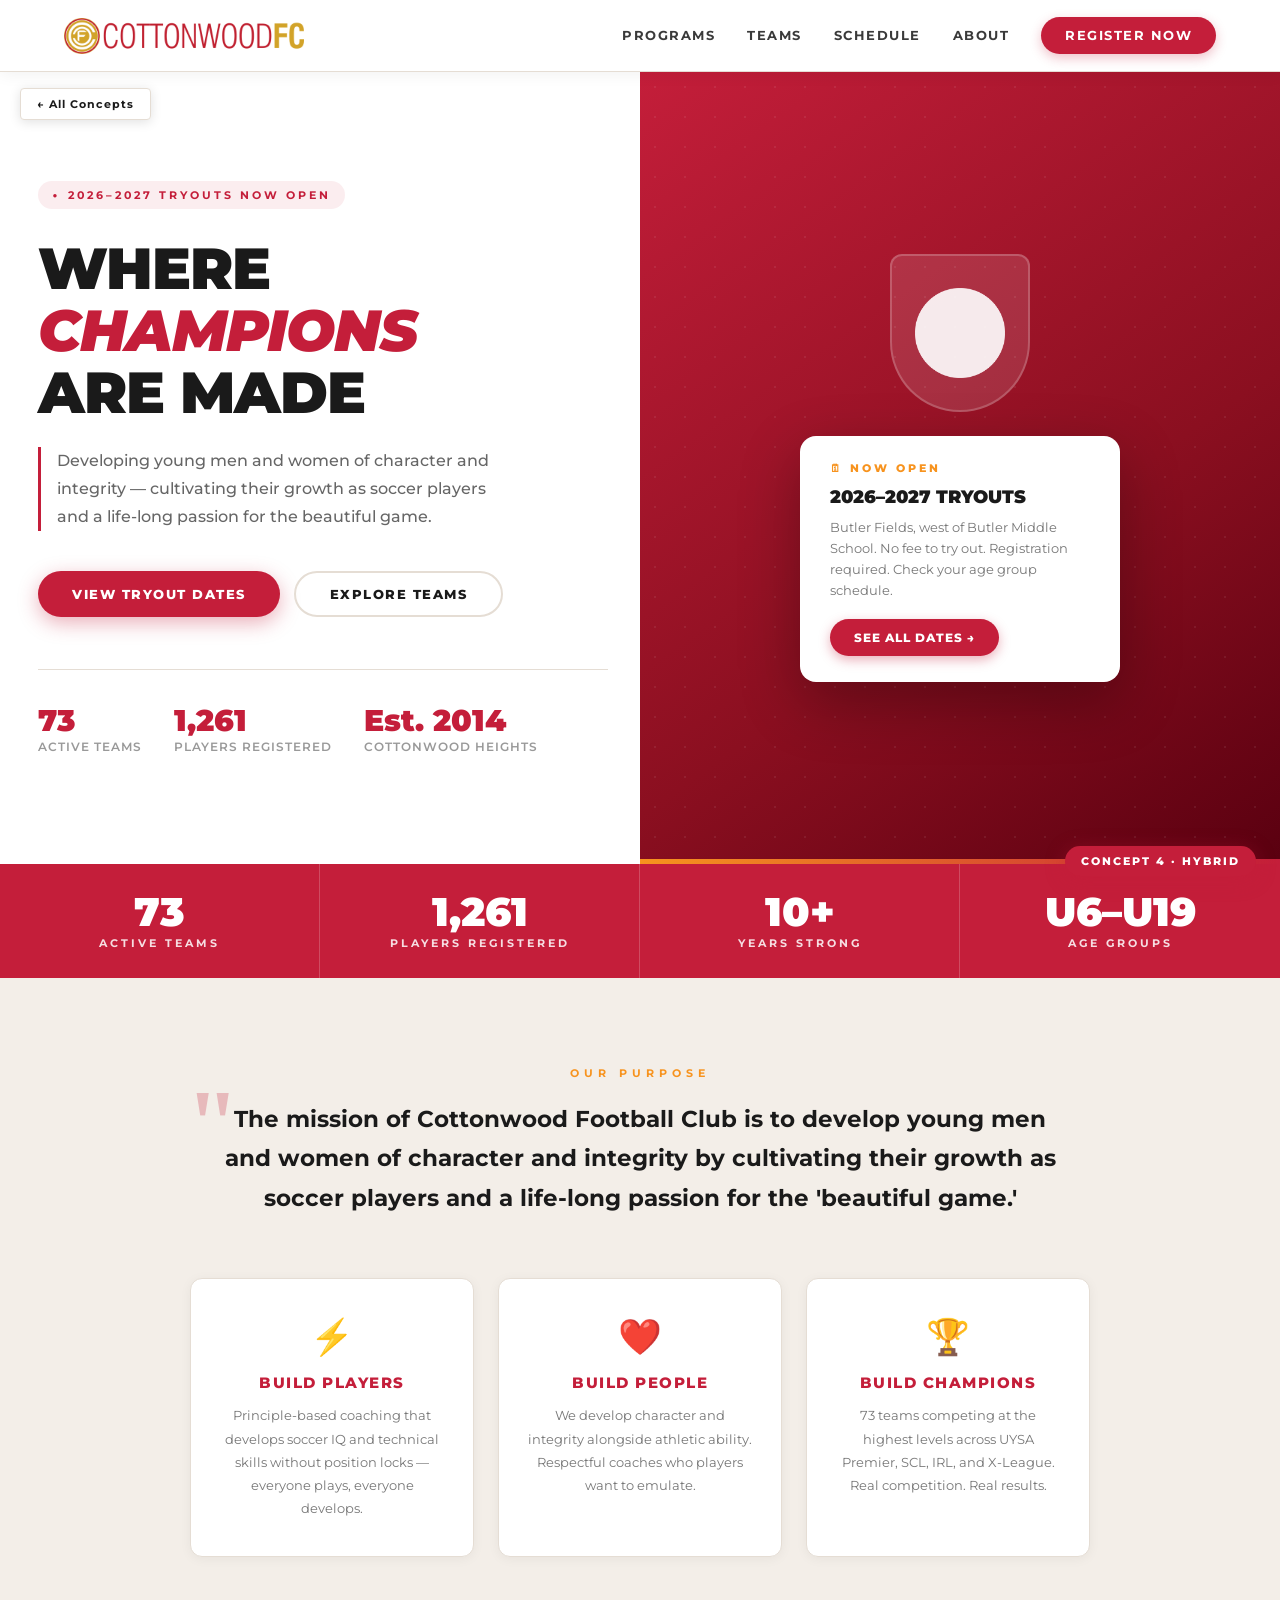
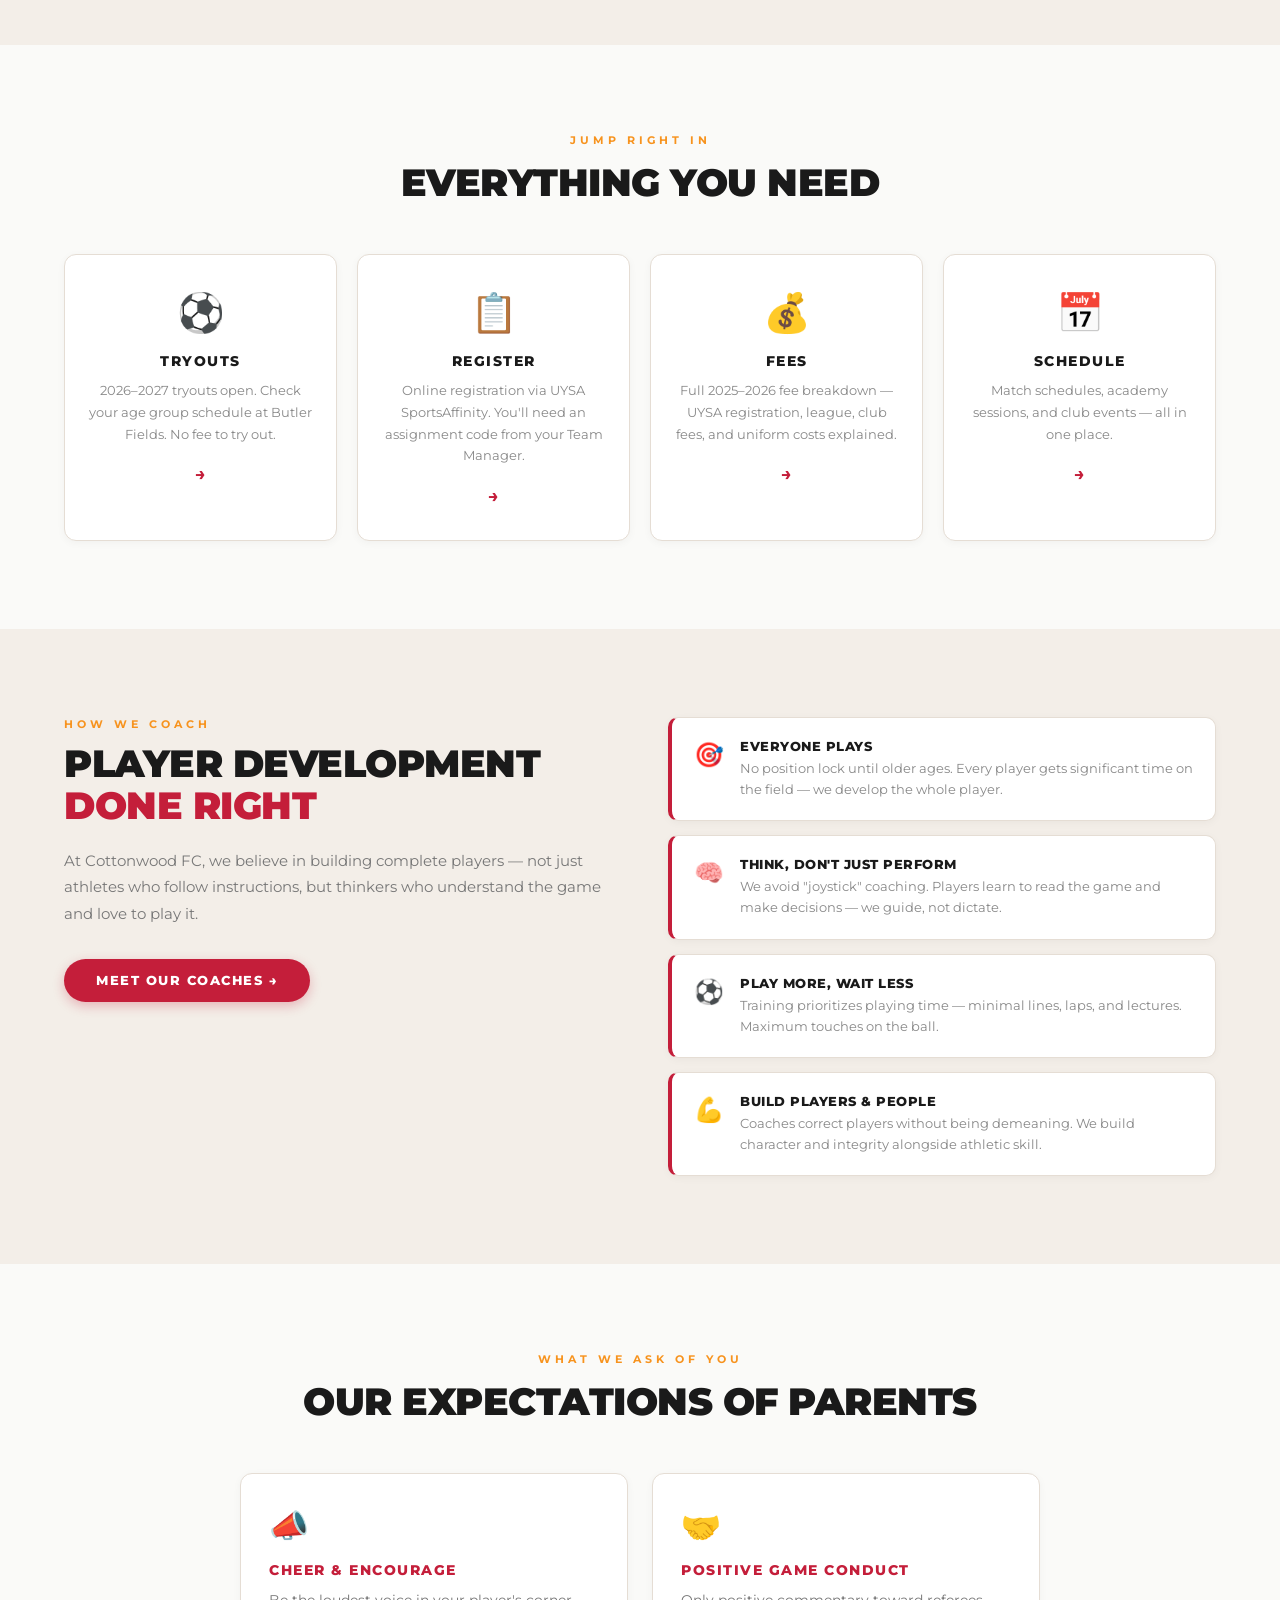
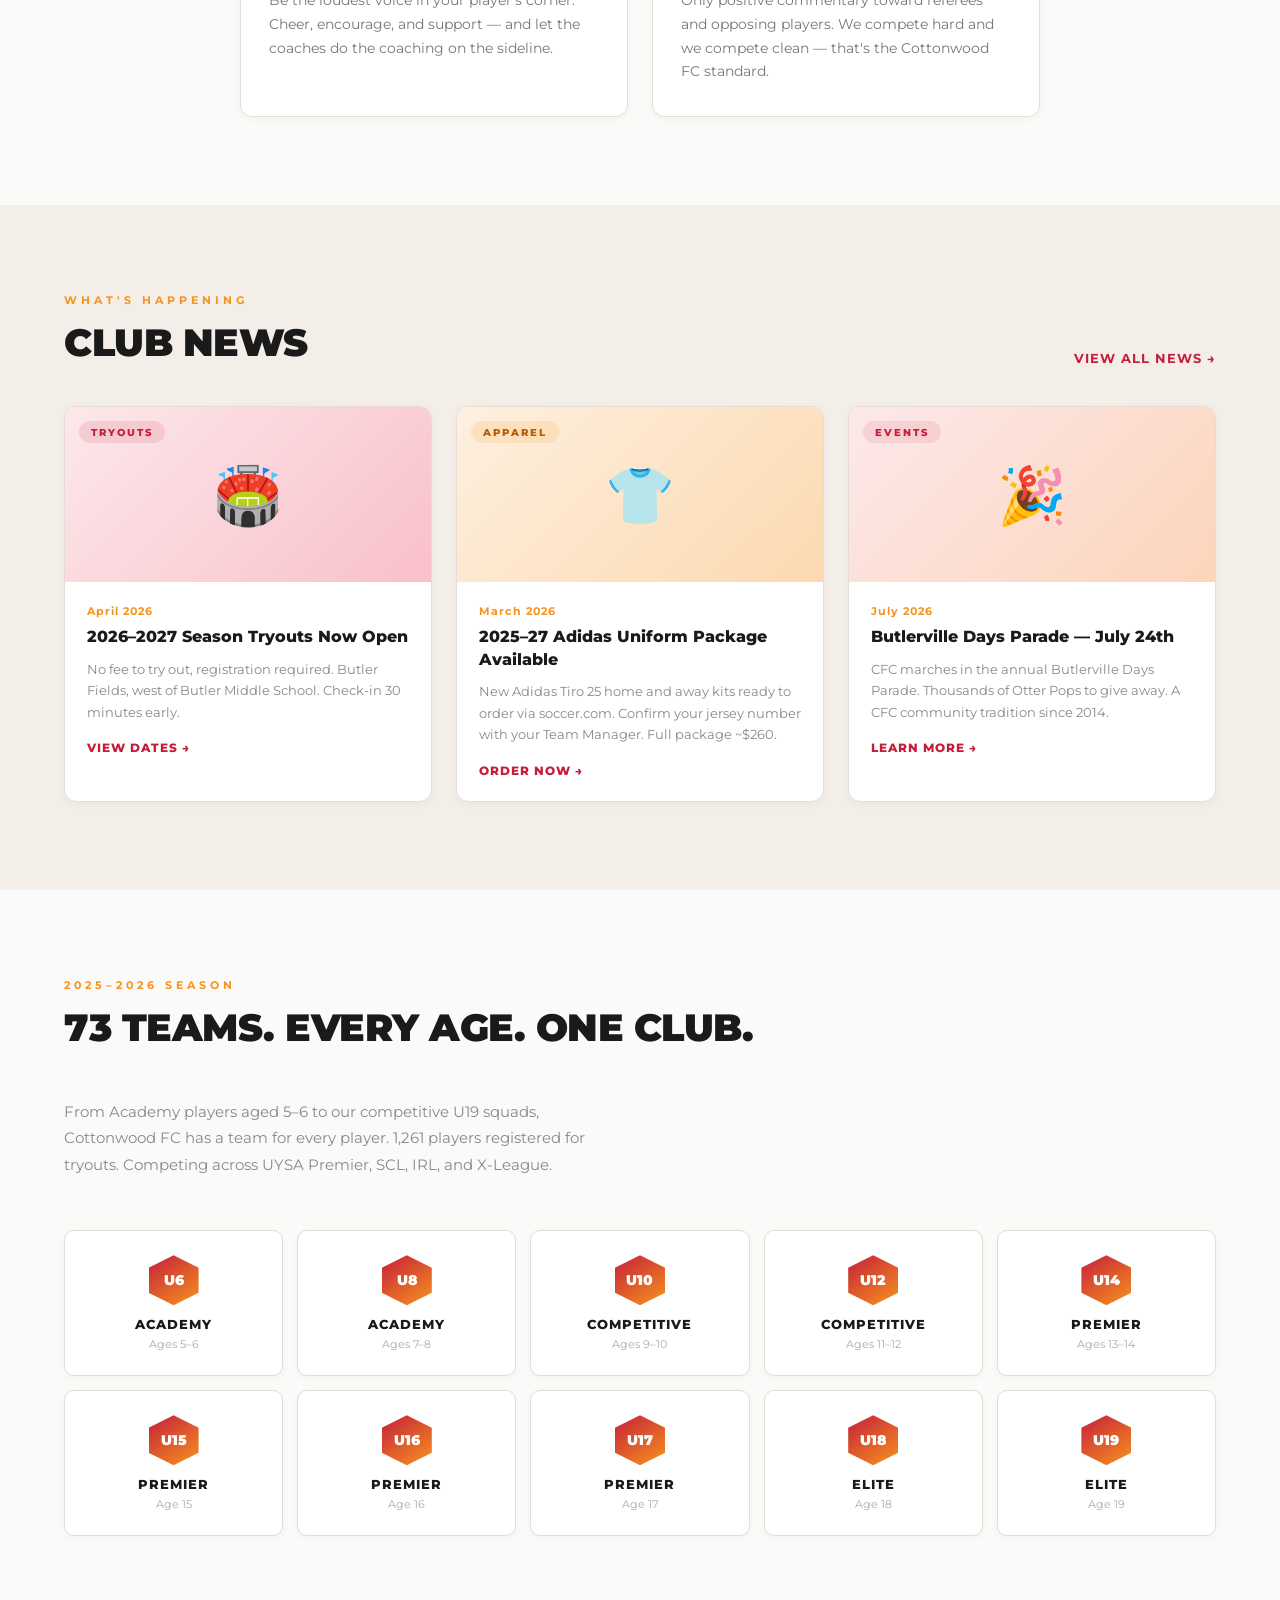
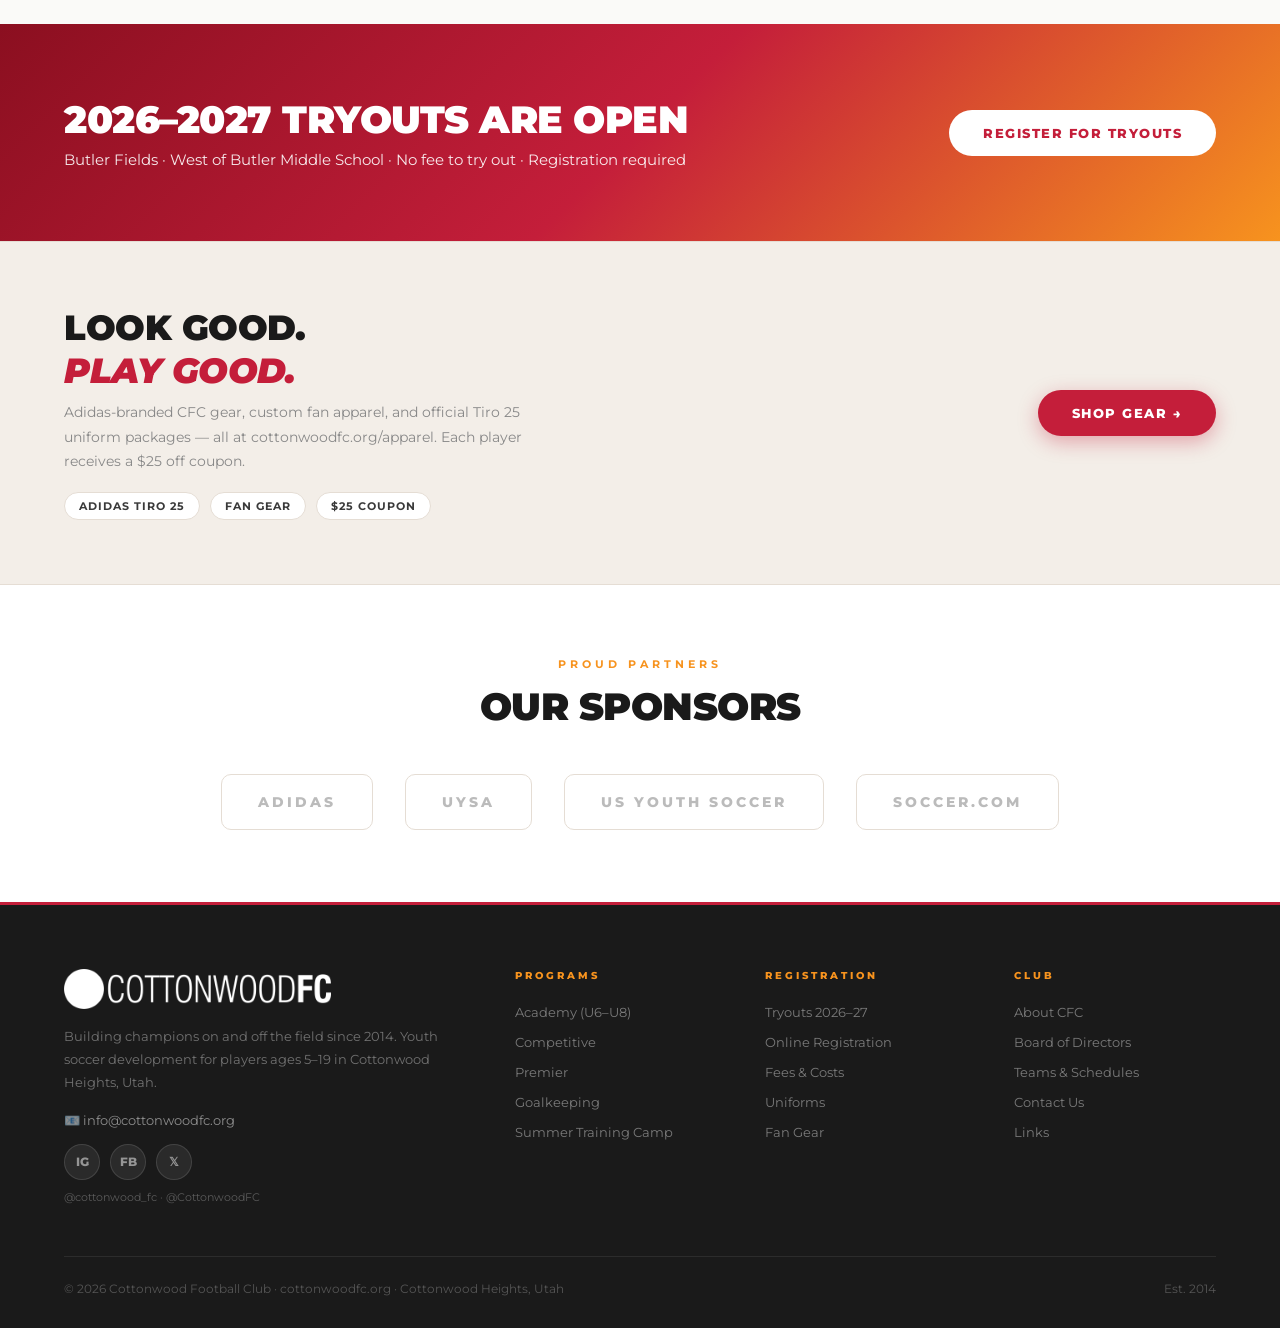
==== concept4.html @ 97bd3be5 "Add hybrid Concept 4 (Bright & Bold) and update overview page Concept 4 combines Concept 2's clean w" ====
<!DOCTYPE html>
<html lang="en">
<head>
  <meta charset="UTF-8">
  <meta name="viewport" content="width=device-width, initial-scale=1.0">
  <title>Cottonwood FC — Hybrid Concept</title>
  <link rel="preconnect" href="https://fonts.googleapis.com">
  <link href="https://fonts.googleapis.com/css2?family=Montserrat:ital,wght@0,400;0,500;0,600;0,700;0,800;0,900;1,800&display=swap" rel="stylesheet">
  <style>
    :root {
      --red: #C41E3A;
      --red-hover: #A5182F;
      --orange: #F7931E;
      --dark: #1A1A1A;
      --body: #3A3A3A;
      --warm-white: #FAFAF8;
      --light: #F3EEE8;
      --border: #E5DDD4;
      --white: #FFFFFF;
      --dim: rgba(255,255,255,0.6);
    }
    * { margin: 0; padding: 0; box-sizing: border-box; }
    html { scroll-behavior: smooth; }
    body { font-family: 'Montserrat', sans-serif; background: var(--warm-white); color: var(--body); overflow-x: hidden; }

    /* ── NAV ── */
    nav {
      position: sticky; top: 0; z-index: 200;
      background: white; border-bottom: 1px solid var(--border);
      box-shadow: 0 2px 16px rgba(0,0,0,0.06);
      display: flex; align-items: center; justify-content: space-between;
      padding: 0 5%; height: 72px;
    }
    .nav-logo { display: flex; align-items: center; text-decoration: none; }
    .nav-logo img { height: 36px; width: auto; }
    .nav-links { display: flex; align-items: center; gap: 32px; }
    .nav-links a { color: var(--body); text-decoration: none; font-size: 0.8rem; font-weight: 700; letter-spacing: 1.5px; text-transform: uppercase; transition: color 0.2s; }
    .nav-links a:hover { color: var(--red); }
    .nav-btn {
      background: var(--red) !important; color: white !important;
      padding: 11px 24px; border-radius: 28px;
      box-shadow: 0 4px 12px rgba(196,30,58,0.28);
      transition: background 0.2s !important;
    }
    .nav-btn:hover { background: var(--orange) !important; }
    .nav-hamburger { display: none; flex-direction: column; gap: 5px; cursor: pointer; }
    .nav-hamburger span { display: block; width: 24px; height: 2px; background: var(--dark); }

    /* ── HERO ── */
    .hero { display: grid; grid-template-columns: 1fr 1fr; min-height: 88vh; overflow: hidden; }

    .hero-left {
      background: white; padding: 80px 5% 80px 6%;
      display: flex; flex-direction: column; justify-content: center;
    }
    .hero-tag {
      display: inline-flex; align-items: center; gap: 8px;
      background: rgba(196,30,58,0.08); color: var(--red);
      font-size: 0.7rem; font-weight: 700; letter-spacing: 3px; text-transform: uppercase;
      padding: 7px 14px; border-radius: 20px; margin-bottom: 28px; width: fit-content;
    }
    .hero-tag::before { content: '●'; font-size: 0.5rem; }
    h1.hero-headline {
      font-size: clamp(2.4rem, 4.5vw, 4.2rem);
      font-weight: 900; line-height: 1.08; color: var(--dark);
      margin-bottom: 24px; letter-spacing: -1px; text-transform: uppercase;
    }
    h1.hero-headline em { font-style: italic; color: var(--red); }
    .hero-mission {
      font-size: 0.97rem; color: #666; line-height: 1.8;
      max-width: 460px; margin-bottom: 40px; font-weight: 500;
      border-left: 3px solid var(--red); padding-left: 16px;
    }
    .hero-actions { display: flex; gap: 14px; flex-wrap: wrap; }
    .btn-primary {
      display: inline-block; padding: 15px 34px;
      background: var(--red); color: white;
      font-size: 0.82rem; font-weight: 800; letter-spacing: 1.5px; text-transform: uppercase;
      text-decoration: none; border-radius: 28px;
      box-shadow: 0 6px 20px rgba(196,30,58,0.35);
      transition: transform 0.2s, box-shadow 0.2s, background 0.2s;
    }
    .btn-primary:hover { transform: translateY(-2px); box-shadow: 0 10px 30px rgba(196,30,58,0.45); background: var(--red-hover); }
    .btn-outline {
      display: inline-block; padding: 13px 34px;
      border: 2px solid var(--border); color: var(--dark);
      font-size: 0.82rem; font-weight: 800; letter-spacing: 1.5px; text-transform: uppercase;
      text-decoration: none; border-radius: 28px;
      transition: border-color 0.2s, background 0.2s;
    }
    .btn-outline:hover { border-color: var(--red); background: rgba(196,30,58,0.04); }
    .hero-badges { display: flex; gap: 32px; margin-top: 52px; padding-top: 36px; border-top: 1px solid var(--border); }
    .hero-badge strong { display: block; font-size: 1.9rem; font-weight: 900; color: var(--red); line-height: 1; }
    .hero-badge span { font-size: 0.72rem; color: #999; font-weight: 600; letter-spacing: 1px; text-transform: uppercase; }

    .hero-right {
      background: linear-gradient(145deg, var(--red) 0%, #8B0F20 60%, #5A0010 100%);
      position: relative; overflow: hidden;
      display: flex; flex-direction: column; justify-content: center; align-items: center; gap: 24px;
      padding: 60px 40px;
    }
    .hero-right-pattern {
      position: absolute; inset: 0;
      background-image: radial-gradient(circle, rgba(255,255,255,0.07) 1px, transparent 1px);
      background-size: 30px 30px;
    }
    .hero-shield {
      position: relative; z-index: 2;
      width: 140px; height: 158px;
      background: rgba(255,255,255,0.12); border-radius: 12px 12px 70px 70px;
      border: 2px solid rgba(255,255,255,0.2);
      display: flex; flex-direction: column; align-items: center; justify-content: center; gap: 6px;
    }
    .hero-shield img { width: 90px; height: auto; filter: brightness(0) invert(1); opacity: 0.9; }
    .hero-announcement {
      position: relative; z-index: 2;
      background: white; border-radius: 16px; padding: 26px 30px;
      max-width: 320px; width: 100%;
      box-shadow: 0 20px 60px rgba(0,0,0,0.3);
    }
    .announce-label { font-size: 0.66rem; font-weight: 800; letter-spacing: 3px; text-transform: uppercase; color: var(--orange); margin-bottom: 10px; }
    .announce-title { font-size: 1.15rem; font-weight: 900; color: var(--dark); margin-bottom: 8px; line-height: 1.3; text-transform: uppercase; }
    .announce-detail { font-size: 0.8rem; color: #777; line-height: 1.65; margin-bottom: 18px; }
    .announce-btn {
      display: inline-block; padding: 11px 24px;
      background: var(--red); color: white; font-size: 0.78rem; font-weight: 800;
      border-radius: 24px; text-decoration: none; text-transform: uppercase; letter-spacing: 1px;
      box-shadow: 0 4px 12px rgba(196,30,58,0.35);
    }
    .hero-orange-bar {
      position: absolute; bottom: 0; left: 0; right: 0; height: 5px;
      background: linear-gradient(90deg, var(--orange), var(--red));
    }

    /* ── STATS BAR ── */
    .stats-bar {
      background: var(--red);
      display: grid; grid-template-columns: repeat(4, 1fr);
    }
    .stat { padding: 28px 20px; text-align: center; border-right: 1px solid rgba(255,255,255,0.2); color: white; }
    .stat:last-child { border-right: none; }
    .stat-num { font-size: 2.5rem; font-weight: 900; line-height: 1; margin-bottom: 5px; }
    .stat-lbl { font-size: 0.67rem; font-weight: 700; letter-spacing: 3px; text-transform: uppercase; opacity: 0.85; }

    /* ── SHARED SECTION ── */
    section { padding: 88px 5%; }
    .sec-eyebrow { font-size: 0.68rem; font-weight: 700; letter-spacing: 4px; color: var(--orange); text-transform: uppercase; margin-bottom: 12px; }
    .sec-title { font-size: clamp(1.8rem, 3vw, 2.6rem); font-weight: 900; text-transform: uppercase; letter-spacing: -0.5px; margin-bottom: 48px; color: var(--dark); }
    .sec-title.centered, .sec-eyebrow.centered { text-align: center; }

    /* ── MISSION ── */
    .mission-sect { background: var(--light); }
    .mission-inner { max-width: 900px; margin: 0 auto; text-align: center; }
    .mission-eyebrow { font-size: 0.68rem; font-weight: 700; letter-spacing: 5px; color: var(--orange); text-transform: uppercase; margin-bottom: 20px; }
    .mission-quote {
      font-size: clamp(1.1rem, 2vw, 1.45rem);
      font-weight: 700; line-height: 1.7; color: var(--dark);
      margin-bottom: 60px; position: relative; padding: 0 28px;
    }
    .mission-quote::before {
      content: '"'; position: absolute; left: -4px; top: -24px;
      font-size: 6rem; color: var(--red); line-height: 1; opacity: 0.25;
      font-family: Georgia, serif;
    }
    .mission-pillars { display: grid; grid-template-columns: repeat(3, 1fr); gap: 24px; }
    .pillar {
      background: white; border: 1px solid var(--border);
      border-radius: 12px; padding: 36px 28px; text-align: center;
      box-shadow: 0 2px 12px rgba(0,0,0,0.05);
      transition: transform 0.25s, box-shadow 0.25s, border-color 0.25s;
      position: relative; overflow: hidden;
    }
    .pillar::after {
      content: ''; position: absolute; bottom: 0; left: 0; right: 0; height: 3px;
      background: linear-gradient(90deg, var(--red), var(--orange));
      transform: scaleX(0); transform-origin: left; transition: transform 0.3s;
    }
    .pillar:hover { transform: translateY(-4px); box-shadow: 0 12px 32px rgba(0,0,0,0.1); border-color: rgba(196,30,58,0.2); }
    .pillar:hover::after { transform: scaleX(1); }
    .pillar-icon { font-size: 2.2rem; margin-bottom: 16px; }
    .pillar h3 { font-size: 0.92rem; font-weight: 800; letter-spacing: 1.5px; text-transform: uppercase; margin-bottom: 12px; color: var(--red); }
    .pillar p { font-size: 0.83rem; color: #777; line-height: 1.75; }

    /* ── QUICK ACTIONS ── */
    .quick { background: var(--warm-white); }
    .actions-grid { display: grid; grid-template-columns: repeat(4, 1fr); gap: 20px; }
    .action-card {
      background: white; border: 1px solid var(--border);
      border-radius: 12px; padding: 34px 22px; text-align: center;
      text-decoration: none; color: var(--dark);
      transition: transform 0.25s, box-shadow 0.25s, border-color 0.25s;
      box-shadow: 0 2px 8px rgba(0,0,0,0.04);
      position: relative; overflow: hidden;
    }
    .action-card::after {
      content: ''; position: absolute; bottom: 0; left: 0; right: 0; height: 3px;
      background: linear-gradient(90deg, var(--red), var(--orange));
      transform: scaleX(0); transform-origin: left; transition: transform 0.3s;
    }
    .action-card:hover { transform: translateY(-5px); box-shadow: 0 12px 32px rgba(0,0,0,0.1); border-color: rgba(196,30,58,0.25); }
    .action-card:hover::after { transform: scaleX(1); }
    .action-icon { font-size: 2.4rem; margin-bottom: 16px; }
    .action-card h3 { font-size: 0.88rem; font-weight: 800; letter-spacing: 1.5px; text-transform: uppercase; margin-bottom: 10px; color: var(--dark); }
    .action-card p { font-size: 0.82rem; color: #888; line-height: 1.65; }
    .action-arrow { margin-top: 18px; color: var(--red); font-size: 1.1rem; font-weight: 700; }

    /* ── DEVELOPMENT PHILOSOPHY ── */
    .dev-sect { background: var(--light); }
    .dev-grid { display: grid; grid-template-columns: 1fr 1fr; gap: 56px; align-items: start; }
    .dev-left h2 {
      font-size: clamp(1.8rem, 3vw, 2.6rem); font-weight: 900;
      text-transform: uppercase; letter-spacing: -0.5px; margin-bottom: 20px;
      line-height: 1.1; color: var(--dark);
    }
    .dev-left h2 span { color: var(--red); }
    .dev-intro { font-size: 0.92rem; color: #777; line-height: 1.8; margin-bottom: 32px; }
    .dev-cta {
      display: inline-block; padding: 14px 32px;
      background: var(--red); color: white;
      font-size: 0.8rem; font-weight: 800; letter-spacing: 1.5px; text-transform: uppercase;
      text-decoration: none; border-radius: 28px;
      box-shadow: 0 4px 12px rgba(196,30,58,0.28);
      transition: background 0.2s;
    }
    .dev-cta:hover { background: var(--orange); }
    .dev-principles { display: flex; flex-direction: column; gap: 14px; }
    .principle {
      display: flex; align-items: flex-start; gap: 16px;
      background: white; border: 1px solid var(--border);
      border-radius: 10px; padding: 20px 22px;
      border-left: 4px solid var(--red);
      box-shadow: 0 2px 8px rgba(0,0,0,0.04);
      transition: border-left-color 0.2s, box-shadow 0.2s;
    }
    .principle:hover { border-left-color: var(--orange); box-shadow: 0 6px 20px rgba(0,0,0,0.08); }
    .principle-icon { font-size: 1.5rem; flex-shrink: 0; margin-top: 2px; }
    .principle-text strong { display: block; font-size: 0.83rem; font-weight: 800; color: var(--dark); margin-bottom: 4px; text-transform: uppercase; letter-spacing: 0.5px; }
    .principle-text p { font-size: 0.8rem; color: #888; line-height: 1.65; }

    /* ── PARENT EXPECTATIONS ── */
    .parents-sect { background: var(--warm-white); }
    .parents-inner { max-width: 800px; margin: 0 auto; }
    .parents-grid { display: grid; grid-template-columns: repeat(2, 1fr); gap: 24px; }
    .parent-card {
      background: white; border: 1px solid var(--border);
      border-radius: 12px; padding: 32px 28px;
      box-shadow: 0 2px 8px rgba(0,0,0,0.04);
      transition: transform 0.2s, box-shadow 0.2s;
    }
    .parent-card:hover { transform: translateY(-3px); box-shadow: 0 10px 28px rgba(0,0,0,0.08); }
    .parent-icon { font-size: 2rem; margin-bottom: 16px; }
    .parent-card h3 { font-size: 0.88rem; font-weight: 800; letter-spacing: 1.5px; text-transform: uppercase; color: var(--red); margin-bottom: 10px; }
    .parent-card p { font-size: 0.85rem; color: #777; line-height: 1.75; }

    /* ── NEWS ── */
    .news-sect { background: var(--light); }
    .news-header { display: flex; align-items: flex-end; justify-content: space-between; margin-bottom: 40px; }
    .view-all { font-size: 0.8rem; font-weight: 700; color: var(--red); text-decoration: none; letter-spacing: 1px; text-transform: uppercase; }
    .view-all:hover { text-decoration: underline; }
    .news-grid { display: grid; grid-template-columns: repeat(3, 1fr); gap: 24px; }
    .news-card {
      background: white; border-radius: 12px; overflow: hidden;
      border: 1px solid var(--border);
      box-shadow: 0 2px 8px rgba(0,0,0,0.04);
      transition: transform 0.2s, box-shadow 0.2s;
    }
    .news-card:hover { transform: translateY(-4px); box-shadow: 0 12px 32px rgba(0,0,0,0.1); }
    .news-thumb { height: 175px; position: relative; display: flex; align-items: center; justify-content: center; }
    .news-thumb.t1 { background: linear-gradient(135deg, #fce8eb, #f9c0c9); }
    .news-thumb.t2 { background: linear-gradient(135deg, #fef0e0, #fcd9b0); }
    .news-thumb.t3 { background: linear-gradient(135deg, #fce8eb, #fcd5ba); }
    .news-emoji { font-size: 3.5rem; }
    .news-badge {
      position: absolute; top: 14px; left: 14px;
      font-size: 0.62rem; font-weight: 800; letter-spacing: 2px; text-transform: uppercase;
      padding: 5px 12px; border-radius: 20px;
    }
    .badge-red { background: rgba(196,30,58,0.12); color: var(--red); }
    .badge-orange { background: rgba(247,147,30,0.15); color: #b85a00; }
    .badge-warm { background: rgba(196,30,58,0.1); color: var(--red); }
    .news-body { padding: 22px; }
    .news-date { font-size: 0.7rem; color: var(--orange); font-weight: 700; letter-spacing: 1px; margin-bottom: 8px; }
    .news-ttl { font-size: 1rem; font-weight: 800; line-height: 1.4; margin-bottom: 10px; color: var(--dark); }
    .news-exc { font-size: 0.82rem; color: #888; line-height: 1.65; margin-bottom: 14px; }
    .news-link { font-size: 0.75rem; font-weight: 800; color: var(--red); text-decoration: none; letter-spacing: 1px; text-transform: uppercase; }
    .news-link:hover { text-decoration: underline; }

    /* ── AGE GROUPS ── */
    .age-sect { background: var(--warm-white); }
    .age-intro { max-width: 560px; color: #888; line-height: 1.8; font-size: 0.92rem; margin-bottom: 52px; }
    .age-grid { display: grid; grid-template-columns: repeat(5, 1fr); gap: 14px; }
    .age-card {
      background: white; border: 1px solid var(--border);
      border-radius: 10px; padding: 24px 14px; text-align: center;
      text-decoration: none; color: var(--dark);
      box-shadow: 0 2px 6px rgba(0,0,0,0.04);
      transition: all 0.25s;
    }
    .age-card:hover { background: var(--red); border-color: var(--red); transform: translateY(-4px); color: white; box-shadow: 0 10px 28px rgba(196,30,58,0.3); }
    .age-hex {
      width: 50px; height: 50px;
      background: linear-gradient(145deg, var(--red), var(--orange));
      clip-path: polygon(50% 0%, 100% 25%, 100% 75%, 50% 100%, 0% 75%, 0% 25%);
      display: flex; align-items: center; justify-content: center;
      font-size: 0.85rem; font-weight: 900; color: white; margin: 0 auto 12px;
    }
    .age-name { font-size: 0.8rem; font-weight: 800; letter-spacing: 1px; text-transform: uppercase; margin-bottom: 5px; }
    .age-detail { font-size: 0.7rem; color: #aaa; }
    .age-card:hover .age-detail { color: rgba(255,255,255,0.7); }

    /* ── TRYOUTS BAND ── */
    .tryouts-band {
      background: linear-gradient(135deg, #8B0F20, var(--red), var(--orange));
      padding: 72px 5%; display: flex; align-items: center; justify-content: space-between; gap: 32px;
      color: white;
    }
    .tryouts-band h2 { font-size: clamp(1.6rem, 3vw, 2.4rem); font-weight: 900; text-transform: uppercase; letter-spacing: -0.5px; }
    .tryouts-band p { margin-top: 8px; opacity: 0.9; font-size: 0.92rem; }
    .btn-white { display: inline-block; padding: 15px 34px; background: white; color: var(--red); font-size: 0.82rem; font-weight: 800; letter-spacing: 1.5px; text-transform: uppercase; text-decoration: none; border-radius: 28px; white-space: nowrap; transition: background 0.2s, color 0.2s; }
    .btn-white:hover { background: var(--dark); color: white; }

    /* ── APPAREL ── */
    .apparel-band {
      background: var(--light);
      padding: 64px 5%; display: flex; align-items: center; justify-content: space-between; gap: 32px;
      border-top: 1px solid var(--border); border-bottom: 1px solid var(--border);
    }
    .apparel-slogan { font-size: clamp(1.4rem, 3vw, 2.2rem); font-weight: 900; text-transform: uppercase; letter-spacing: -0.5px; color: var(--dark); margin-bottom: 8px; }
    .apparel-slogan em { font-style: italic; color: var(--red); }
    .apparel-desc { font-size: 0.9rem; color: #888; line-height: 1.7; max-width: 480px; }
    .apparel-tags { display: flex; gap: 10px; margin-top: 18px; flex-wrap: wrap; }
    .apparel-tag {
      background: white; border: 1px solid var(--border);
      padding: 6px 14px; border-radius: 20px;
      font-size: 0.7rem; font-weight: 700; letter-spacing: 1px; text-transform: uppercase; color: var(--body);
    }

    /* ── SPONSORS ── */
    .sponsors-sect { background: white; text-align: center; padding: 72px 5%; }
    .sponsor-strip { display: flex; align-items: center; justify-content: center; gap: 32px; flex-wrap: wrap; margin-top: 44px; }
    .sponsor-box {
      padding: 18px 36px; border: 1.5px solid var(--border); border-radius: 10px;
      font-size: 0.9rem; font-weight: 800; letter-spacing: 3px; color: #bbb; text-transform: uppercase;
      transition: color 0.2s, border-color 0.2s;
    }
    .sponsor-box:hover { color: var(--dark); border-color: var(--dark); }

    /* ── FOOTER ── */
    footer { background: var(--dark); border-top: 3px solid var(--red); padding: 64px 5% 32px; }
    .footer-grid { display: grid; grid-template-columns: 2fr 1fr 1fr 1fr; gap: 48px; margin-bottom: 52px; }
    .f-logo img { height: 40px; width: auto; margin-bottom: 16px; display: block; filter: brightness(0) invert(1); }
    .f-desc { font-size: 0.82rem; color: rgba(255,255,255,0.38); line-height: 1.75; margin-bottom: 18px; }
    .f-contact { font-size: 0.82rem; color: rgba(255,255,255,0.5); }
    .social-row { display: flex; gap: 10px; margin-top: 16px; }
    .social-btn {
      width: 36px; height: 36px; border-radius: 50%;
      background: rgba(255,255,255,0.07); border: 1px solid rgba(255,255,255,0.12);
      display: flex; align-items: center; justify-content: center;
      text-decoration: none; color: rgba(255,255,255,0.5);
      font-size: 0.72rem; font-weight: 800;
      transition: background 0.2s, color 0.2s;
    }
    .social-btn:hover { background: var(--red); color: white; border-color: var(--red); }
    .social-handle { font-size: 0.7rem; color: rgba(255,255,255,0.28); margin-top: 10px; }
    .f-col h4 { font-size: 0.65rem; font-weight: 800; letter-spacing: 3px; text-transform: uppercase; color: var(--orange); margin-bottom: 20px; }
    .f-col ul { list-style: none; }
    .f-col ul li { margin-bottom: 11px; }
    .f-col ul li a { font-size: 0.82rem; color: rgba(255,255,255,0.42); text-decoration: none; transition: color 0.2s; }
    .f-col ul li a:hover { color: white; }
    .footer-bottom { border-top: 1px solid rgba(255,255,255,0.08); padding-top: 24px; display: flex; justify-content: space-between; align-items: center; flex-wrap: wrap; gap: 10px; }
    .footer-bottom p { font-size: 0.77rem; color: rgba(255,255,255,0.26); }

    /* ── BADGES ── */
    .concept-badge {
      position: fixed; bottom: 24px; right: 24px; z-index: 999;
      background: var(--red); color: white;
      font-size: 0.68rem; font-weight: 800; letter-spacing: 2px; text-transform: uppercase;
      padding: 8px 16px; border-radius: 20px;
      box-shadow: 0 4px 20px rgba(196,30,58,0.35);
    }
    .back-link {
      position: fixed; top: 88px; left: 20px; z-index: 999;
      background: white; color: var(--dark); font-size: 0.7rem; font-weight: 700; letter-spacing: 1px;
      padding: 8px 16px; border-radius: 4px; text-decoration: none;
      box-shadow: 0 2px 12px rgba(0,0,0,0.12); border: 1px solid var(--border);
    }
    .back-link:hover { background: var(--red); color: white; border-color: var(--red); }

    /* ── MOBILE ── */
    @media (max-width: 900px) {
      .nav-links { display: none; }
      .nav-hamburger { display: flex; }
      .hero { grid-template-columns: 1fr; }
      .hero-right { min-height: 360px; }
      .stats-bar { grid-template-columns: repeat(2, 1fr); }
      .stat { border-bottom: 1px solid rgba(255,255,255,0.2); }
      .mission-pillars { grid-template-columns: 1fr; }
      .actions-grid { grid-template-columns: repeat(2, 1fr); }
      .dev-grid { grid-template-columns: 1fr; }
      .parents-grid { grid-template-columns: 1fr; }
      .news-grid { grid-template-columns: 1fr; }
      .age-grid { grid-template-columns: repeat(3, 1fr); }
      .footer-grid { grid-template-columns: 1fr 1fr; }
      .tryouts-band, .apparel-band { flex-direction: column; text-align: center; }
    }
    @media (max-width: 480px) {
      section { padding: 60px 5%; }
      .age-grid { grid-template-columns: repeat(2, 1fr); }
      .footer-grid { grid-template-columns: 1fr; }
    }
  </style>
</head>
<body>

<a href="index.html" class="back-link">← All Concepts</a>
<div class="concept-badge">Concept 4 · Hybrid</div>

<!-- NAV -->
<nav>
  <a href="#" class="nav-logo">
    <img src="cfc-logo-long.png" alt="Cottonwood FC">
  </a>
  <div class="nav-links">
    <a href="#">Programs</a>
    <a href="#">Teams</a>
    <a href="#">Schedule</a>
    <a href="#">About</a>
    <a href="#" class="nav-btn">Register Now</a>
  </div>
  <div class="nav-hamburger"><span></span><span></span><span></span></div>
</nav>

<!-- HERO -->
<div class="hero">
  <div class="hero-left">
    <div class="hero-tag">2026–2027 Tryouts Now Open</div>
    <h1 class="hero-headline">Where <em>Champions</em><br>Are Made</h1>
    <p class="hero-mission">Developing young men and women of character and integrity — cultivating their growth as soccer players and a life-long passion for the beautiful game.</p>
    <div class="hero-actions">
      <a href="#" class="btn-primary">View Tryout Dates</a>
      <a href="#" class="btn-outline">Explore Teams</a>
    </div>
    <div class="hero-badges">
      <div class="hero-badge"><strong>73</strong><span>Active Teams</span></div>
      <div class="hero-badge"><strong>1,261</strong><span>Players Registered</span></div>
      <div class="hero-badge"><strong>Est. 2014</strong><span>Cottonwood Heights</span></div>
    </div>
  </div>
  <div class="hero-right">
    <div class="hero-right-pattern"></div>
    <div class="hero-shield">
      <img src="cfc-badge.png" alt="CFC">
    </div>
    <div class="hero-announcement">
      <div class="announce-label">🗓 Now Open</div>
      <div class="announce-title">2026–2027 Tryouts</div>
      <div class="announce-detail">Butler Fields, west of Butler Middle School. No fee to try out. Registration required. Check your age group schedule.</div>
      <a href="#" class="announce-btn">See All Dates →</a>
    </div>
    <div class="hero-orange-bar"></div>
  </div>
</div>

<!-- STATS BAR -->
<div class="stats-bar">
  <div class="stat"><div class="stat-num">73</div><div class="stat-lbl">Active Teams</div></div>
  <div class="stat"><div class="stat-num">1,261</div><div class="stat-lbl">Players Registered</div></div>
  <div class="stat"><div class="stat-num">10+</div><div class="stat-lbl">Years Strong</div></div>
  <div class="stat"><div class="stat-num">U6–U19</div><div class="stat-lbl">Age Groups</div></div>
</div>

<!-- MISSION -->
<section class="mission-sect">
  <div class="mission-inner">
    <div class="mission-eyebrow">Our Purpose</div>
    <p class="mission-quote">The mission of Cottonwood Football Club is to develop young men and women of character and integrity by cultivating their growth as soccer players and a life-long passion for the 'beautiful game.'</p>
    <div class="mission-pillars">
      <div class="pillar">
        <div class="pillar-icon">⚡</div>
        <h3>Build Players</h3>
        <p>Principle-based coaching that develops soccer IQ and technical skills without position locks — everyone plays, everyone develops.</p>
      </div>
      <div class="pillar">
        <div class="pillar-icon">❤️</div>
        <h3>Build People</h3>
        <p>We develop character and integrity alongside athletic ability. Respectful coaches who players want to emulate.</p>
      </div>
      <div class="pillar">
        <div class="pillar-icon">🏆</div>
        <h3>Build Champions</h3>
        <p>73 teams competing at the highest levels across UYSA Premier, SCL, IRL, and X-League. Real competition. Real results.</p>
      </div>
    </div>
  </div>
</section>

<!-- QUICK ACTIONS -->
<section class="quick">
  <div class="sec-eyebrow centered">Jump Right In</div>
  <div class="sec-title centered">Everything You Need</div>
  <div class="actions-grid">
    <a href="#" class="action-card">
      <div class="action-icon">⚽</div>
      <h3>Tryouts</h3>
      <p>2026–2027 tryouts open. Check your age group schedule at Butler Fields. No fee to try out.</p>
      <div class="action-arrow">→</div>
    </a>
    <a href="#" class="action-card">
      <div class="action-icon">📋</div>
      <h3>Register</h3>
      <p>Online registration via UYSA SportsAffinity. You'll need an assignment code from your Team Manager.</p>
      <div class="action-arrow">→</div>
    </a>
    <a href="#" class="action-card">
      <div class="action-icon">💰</div>
      <h3>Fees</h3>
      <p>Full 2025–2026 fee breakdown — UYSA registration, league, club fees, and uniform costs explained.</p>
      <div class="action-arrow">→</div>
    </a>
    <a href="#" class="action-card">
      <div class="action-icon">📅</div>
      <h3>Schedule</h3>
      <p>Match schedules, academy sessions, and club events — all in one place.</p>
      <div class="action-arrow">→</div>
    </a>
  </div>
</section>

<!-- DEVELOPMENT PHILOSOPHY -->
<section class="dev-sect">
  <div class="dev-grid">
    <div class="dev-left">
      <div class="sec-eyebrow">How We Coach</div>
      <h2>Player Development<br><span>Done Right</span></h2>
      <p class="dev-intro">At Cottonwood FC, we believe in building complete players — not just athletes who follow instructions, but thinkers who understand the game and love to play it.</p>
      <a href="#" class="dev-cta">Meet Our Coaches →</a>
    </div>
    <div class="dev-principles">
      <div class="principle">
        <div class="principle-icon">🎯</div>
        <div class="principle-text">
          <strong>Everyone Plays</strong>
          <p>No position lock until older ages. Every player gets significant time on the field — we develop the whole player.</p>
        </div>
      </div>
      <div class="principle">
        <div class="principle-icon">🧠</div>
        <div class="principle-text">
          <strong>Think, Don't Just Perform</strong>
          <p>We avoid "joystick" coaching. Players learn to read the game and make decisions — we guide, not dictate.</p>
        </div>
      </div>
      <div class="principle">
        <div class="principle-icon">⚽</div>
        <div class="principle-text">
          <strong>Play More, Wait Less</strong>
          <p>Training prioritizes playing time — minimal lines, laps, and lectures. Maximum touches on the ball.</p>
        </div>
      </div>
      <div class="principle">
        <div class="principle-icon">💪</div>
        <div class="principle-text">
          <strong>Build Players &amp; People</strong>
          <p>Coaches correct players without being demeaning. We build character and integrity alongside athletic skill.</p>
        </div>
      </div>
    </div>
  </div>
</section>

<!-- PARENT EXPECTATIONS -->
<section class="parents-sect">
  <div class="parents-inner">
    <div class="sec-eyebrow centered">What We Ask of You</div>
    <div class="sec-title centered">Our Expectations of Parents</div>
    <div class="parents-grid">
      <div class="parent-card">
        <div class="parent-icon">📣</div>
        <h3>Cheer &amp; Encourage</h3>
        <p>Be the loudest voice in your player's corner. Cheer, encourage, and support — and let the coaches do the coaching on the sideline.</p>
      </div>
      <div class="parent-card">
        <div class="parent-icon">🤝</div>
        <h3>Positive Game Conduct</h3>
        <p>Only positive commentary toward referees and opposing players. We compete hard and we compete clean — that's the Cottonwood FC standard.</p>
      </div>
    </div>
  </div>
</section>

<!-- NEWS -->
<section class="news-sect">
  <div class="news-header">
    <div>
      <div class="sec-eyebrow">What's Happening</div>
      <div class="sec-title" style="margin-bottom:0">Club News</div>
    </div>
    <a href="#" class="view-all">View All News →</a>
  </div>
  <div class="news-grid">
    <div class="news-card">
      <div class="news-thumb t1"><div class="news-emoji">🏟️</div><span class="news-badge badge-red">Tryouts</span></div>
      <div class="news-body">
        <div class="news-date">April 2026</div>
        <div class="news-ttl">2026–2027 Season Tryouts Now Open</div>
        <div class="news-exc">No fee to try out, registration required. Butler Fields, west of Butler Middle School. Check-in 30 minutes early.</div>
        <a href="#" class="news-link">View Dates →</a>
      </div>
    </div>
    <div class="news-card">
      <div class="news-thumb t2"><div class="news-emoji">👕</div><span class="news-badge badge-orange">Apparel</span></div>
      <div class="news-body">
        <div class="news-date">March 2026</div>
        <div class="news-ttl">2025–27 Adidas Uniform Package Available</div>
        <div class="news-exc">New Adidas Tiro 25 home and away kits ready to order via soccer.com. Confirm your jersey number with your Team Manager. Full package ~$260.</div>
        <a href="#" class="news-link">Order Now →</a>
      </div>
    </div>
    <div class="news-card">
      <div class="news-thumb t3"><div class="news-emoji">🎉</div><span class="news-badge badge-warm">Events</span></div>
      <div class="news-body">
        <div class="news-date">July 2026</div>
        <div class="news-ttl">Butlerville Days Parade — July 24th</div>
        <div class="news-exc">CFC marches in the annual Butlerville Days Parade. Thousands of Otter Pops to give away. A CFC community tradition since 2014.</div>
        <a href="#" class="news-link">Learn More →</a>
      </div>
    </div>
  </div>
</section>

<!-- AGE GROUPS -->
<section class="age-sect">
  <div class="sec-eyebrow">2025–2026 Season</div>
  <div class="sec-title">73 Teams. Every Age. One Club.</div>
  <p class="age-intro">From Academy players aged 5–6 to our competitive U19 squads, Cottonwood FC has a team for every player. 1,261 players registered for tryouts. Competing across UYSA Premier, SCL, IRL, and X-League.</p>
  <div class="age-grid">
    <a href="#" class="age-card"><div class="age-hex">U6</div><div class="age-name">Academy</div><div class="age-detail">Ages 5–6</div></a>
    <a href="#" class="age-card"><div class="age-hex">U8</div><div class="age-name">Academy</div><div class="age-detail">Ages 7–8</div></a>
    <a href="#" class="age-card"><div class="age-hex">U10</div><div class="age-name">Competitive</div><div class="age-detail">Ages 9–10</div></a>
    <a href="#" class="age-card"><div class="age-hex">U12</div><div class="age-name">Competitive</div><div class="age-detail">Ages 11–12</div></a>
    <a href="#" class="age-card"><div class="age-hex">U14</div><div class="age-name">Premier</div><div class="age-detail">Ages 13–14</div></a>
    <a href="#" class="age-card"><div class="age-hex">U15</div><div class="age-name">Premier</div><div class="age-detail">Age 15</div></a>
    <a href="#" class="age-card"><div class="age-hex">U16</div><div class="age-name">Premier</div><div class="age-detail">Age 16</div></a>
    <a href="#" class="age-card"><div class="age-hex">U17</div><div class="age-name">Premier</div><div class="age-detail">Age 17</div></a>
    <a href="#" class="age-card"><div class="age-hex">U18</div><div class="age-name">Elite</div><div class="age-detail">Age 18</div></a>
    <a href="#" class="age-card"><div class="age-hex">U19</div><div class="age-name">Elite</div><div class="age-detail">Age 19</div></a>
  </div>
</section>

<!-- TRYOUTS BAND -->
<div class="tryouts-band">
  <div>
    <h2>2026–2027 Tryouts Are Open</h2>
    <p>Butler Fields · West of Butler Middle School · No fee to try out · Registration required</p>
  </div>
  <a href="#" class="btn-white">Register for Tryouts</a>
</div>

<!-- APPAREL -->
<div class="apparel-band">
  <div>
    <div class="apparel-slogan">Look Good.<br><em>Play Good.</em></div>
    <p class="apparel-desc">Adidas-branded CFC gear, custom fan apparel, and official Tiro 25 uniform packages — all at cottonwoodfc.org/apparel. Each player receives a $25 off coupon.</p>
    <div class="apparel-tags">
      <span class="apparel-tag">Adidas Tiro 25</span>
      <span class="apparel-tag">Fan Gear</span>
      <span class="apparel-tag">$25 Coupon</span>
    </div>
  </div>
  <a href="#" class="btn-primary">Shop Gear →</a>
</div>

<!-- SPONSORS -->
<section class="sponsors-sect">
  <div class="sec-eyebrow centered">Proud Partners</div>
  <div class="sec-title centered" style="margin-bottom:0">Our Sponsors</div>
  <div class="sponsor-strip">
    <div class="sponsor-box">Adidas</div>
    <div class="sponsor-box">UYSA</div>
    <div class="sponsor-box">US Youth Soccer</div>
    <div class="sponsor-box">soccer.com</div>
  </div>
</section>

<!-- FOOTER -->
<footer>
  <div class="footer-grid">
    <div>
      <div class="f-logo"><img src="cfc-logo-long.png" alt="Cottonwood FC"></div>
      <p class="f-desc">Building champions on and off the field since 2014. Youth soccer development for players ages 5–19 in Cottonwood Heights, Utah.</p>
      <p class="f-contact">📧 info@cottonwoodfc.org</p>
      <div class="social-row">
        <a href="#" class="social-btn">IG</a>
        <a href="#" class="social-btn">FB</a>
        <a href="#" class="social-btn">𝕏</a>
      </div>
      <p class="social-handle">@cottonwood_fc · @CottonwoodFC</p>
    </div>
    <div class="f-col">
      <h4>Programs</h4>
      <ul>
        <li><a href="#">Academy (U6–U8)</a></li>
        <li><a href="#">Competitive</a></li>
        <li><a href="#">Premier</a></li>
        <li><a href="#">Goalkeeping</a></li>
        <li><a href="#">Summer Training Camp</a></li>
      </ul>
    </div>
    <div class="f-col">
      <h4>Registration</h4>
      <ul>
        <li><a href="#">Tryouts 2026–27</a></li>
        <li><a href="#">Online Registration</a></li>
        <li><a href="#">Fees &amp; Costs</a></li>
        <li><a href="#">Uniforms</a></li>
        <li><a href="#">Fan Gear</a></li>
      </ul>
    </div>
    <div class="f-col">
      <h4>Club</h4>
      <ul>
        <li><a href="#">About CFC</a></li>
        <li><a href="#">Board of Directors</a></li>
        <li><a href="#">Teams &amp; Schedules</a></li>
        <li><a href="#">Contact Us</a></li>
        <li><a href="#">Links</a></li>
      </ul>
    </div>
  </div>
  <div class="footer-bottom">
    <p>© 2026 Cottonwood Football Club · cottonwoodfc.org · Cottonwood Heights, Utah</p>
    <p>Est. 2014</p>
  </div>
</footer>

</body>
</html>
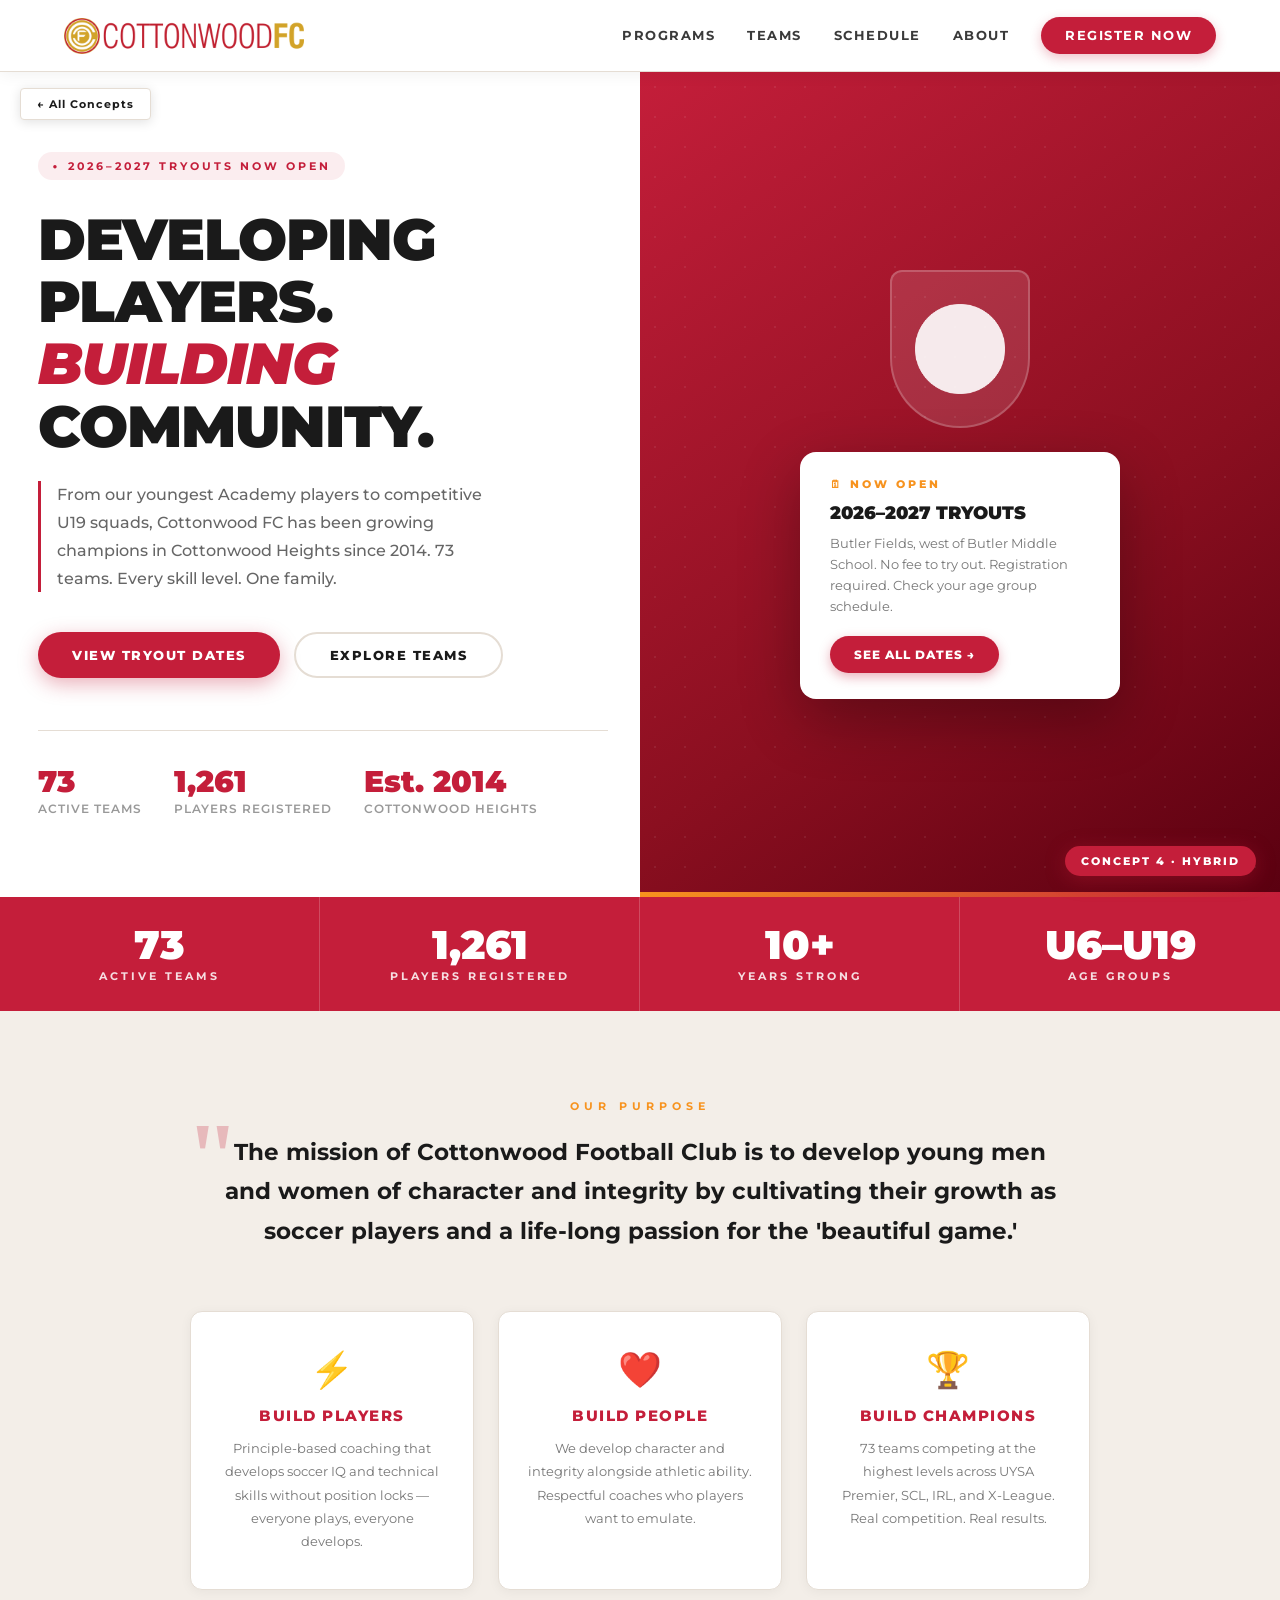
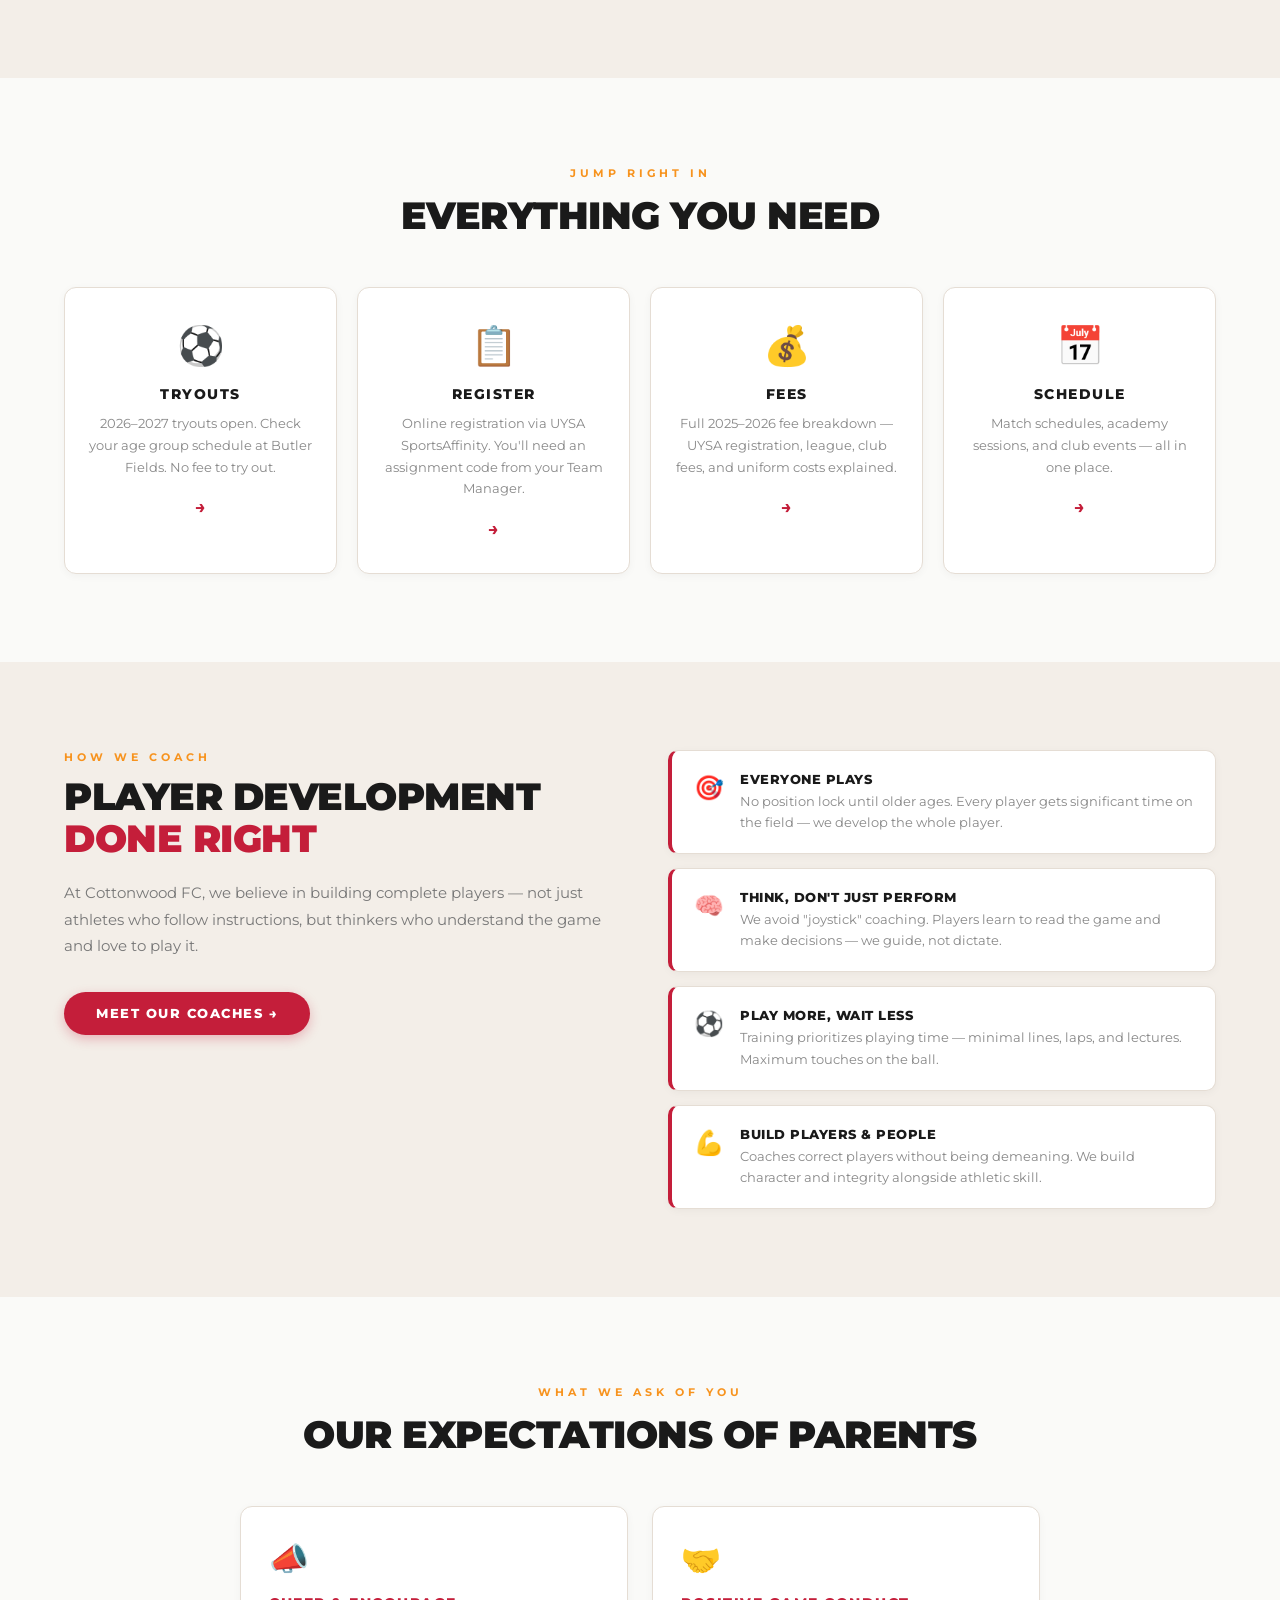
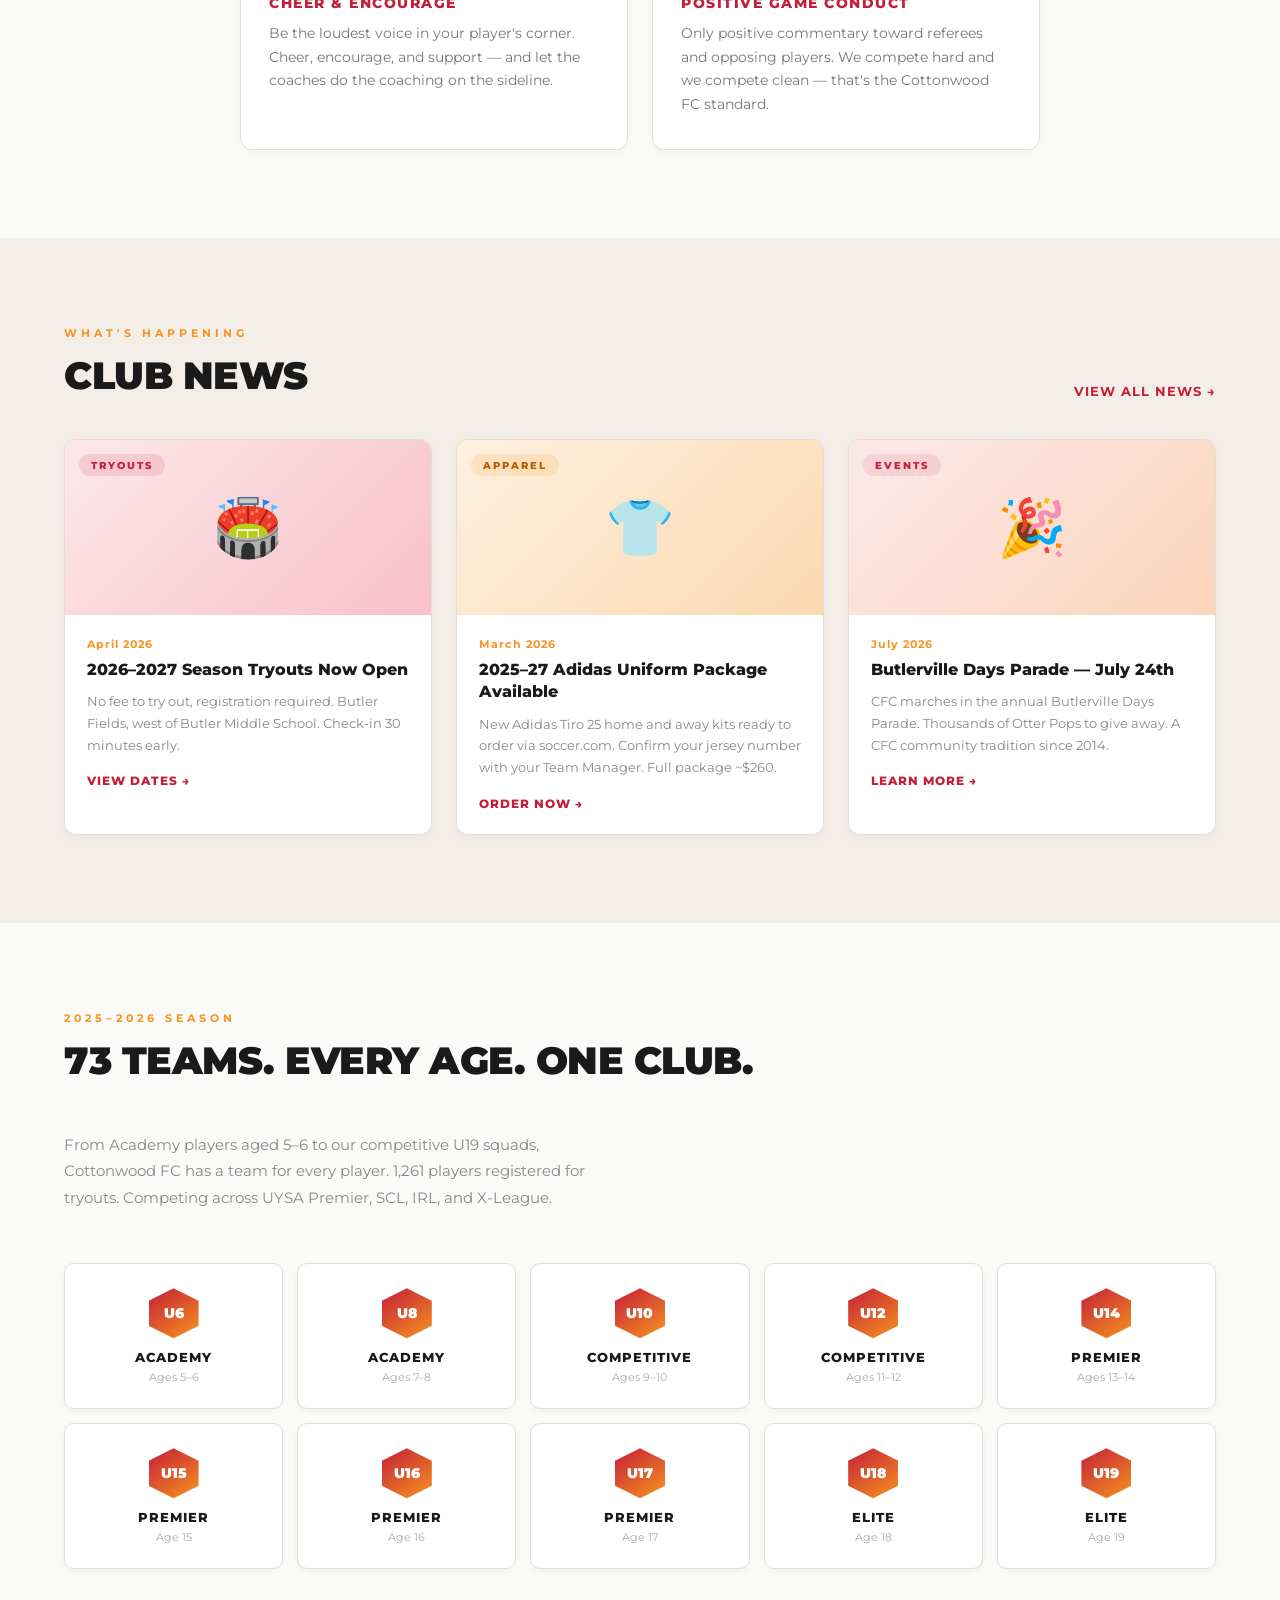
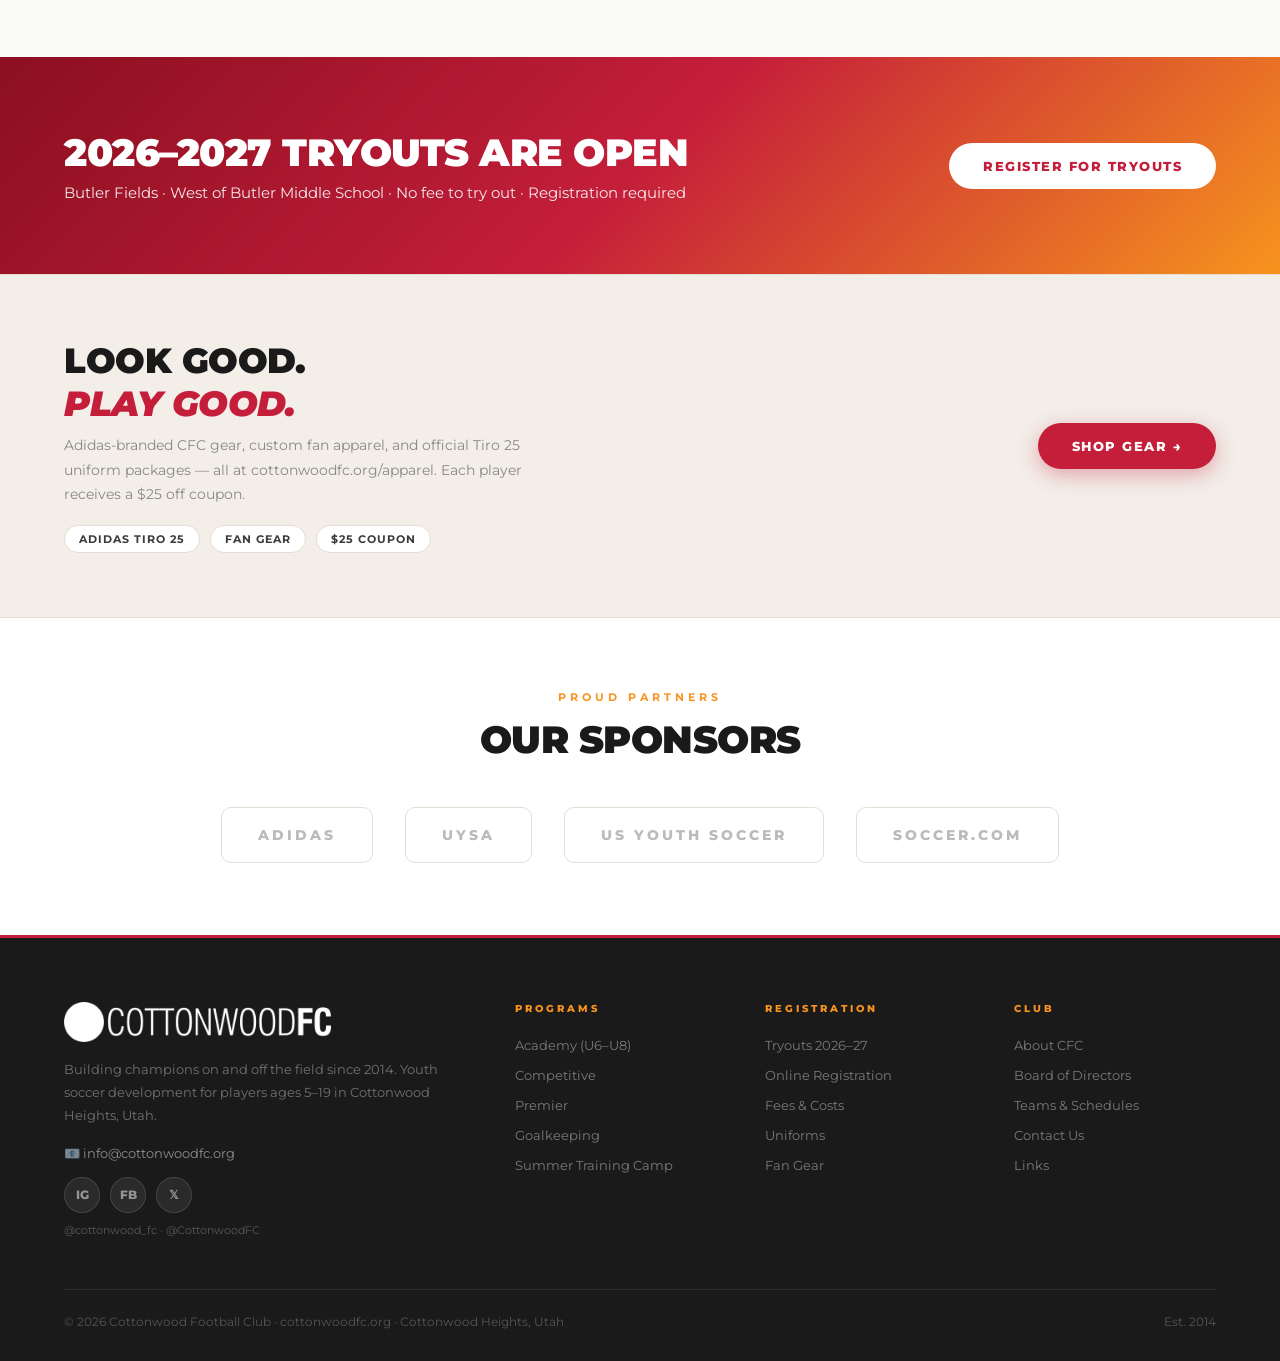
==== commit 79189d5f: "Update Concept 4 hero to 'Developing Players. Building Community.' with club community messaging" ====
--- a/concept4.html
+++ b/concept4.html
@@ -434,8 +434,8 @@
 <div class="hero">
   <div class="hero-left">
     <div class="hero-tag">2026–2027 Tryouts Now Open</div>
-    <h1 class="hero-headline">Where <em>Champions</em><br>Are Made</h1>
-    <p class="hero-mission">Developing young men and women of character and integrity — cultivating their growth as soccer players and a life-long passion for the beautiful game.</p>
+    <h1 class="hero-headline">Developing Players.<br><em>Building</em><br>Community.</h1>
+    <p class="hero-mission">From our youngest Academy players to competitive U19 squads, Cottonwood FC has been growing champions in Cottonwood Heights since 2014. 73 teams. Every skill level. One family.</p>
     <div class="hero-actions">
       <a href="#" class="btn-primary">View Tryout Dates</a>
       <a href="#" class="btn-outline">Explore Teams</a>
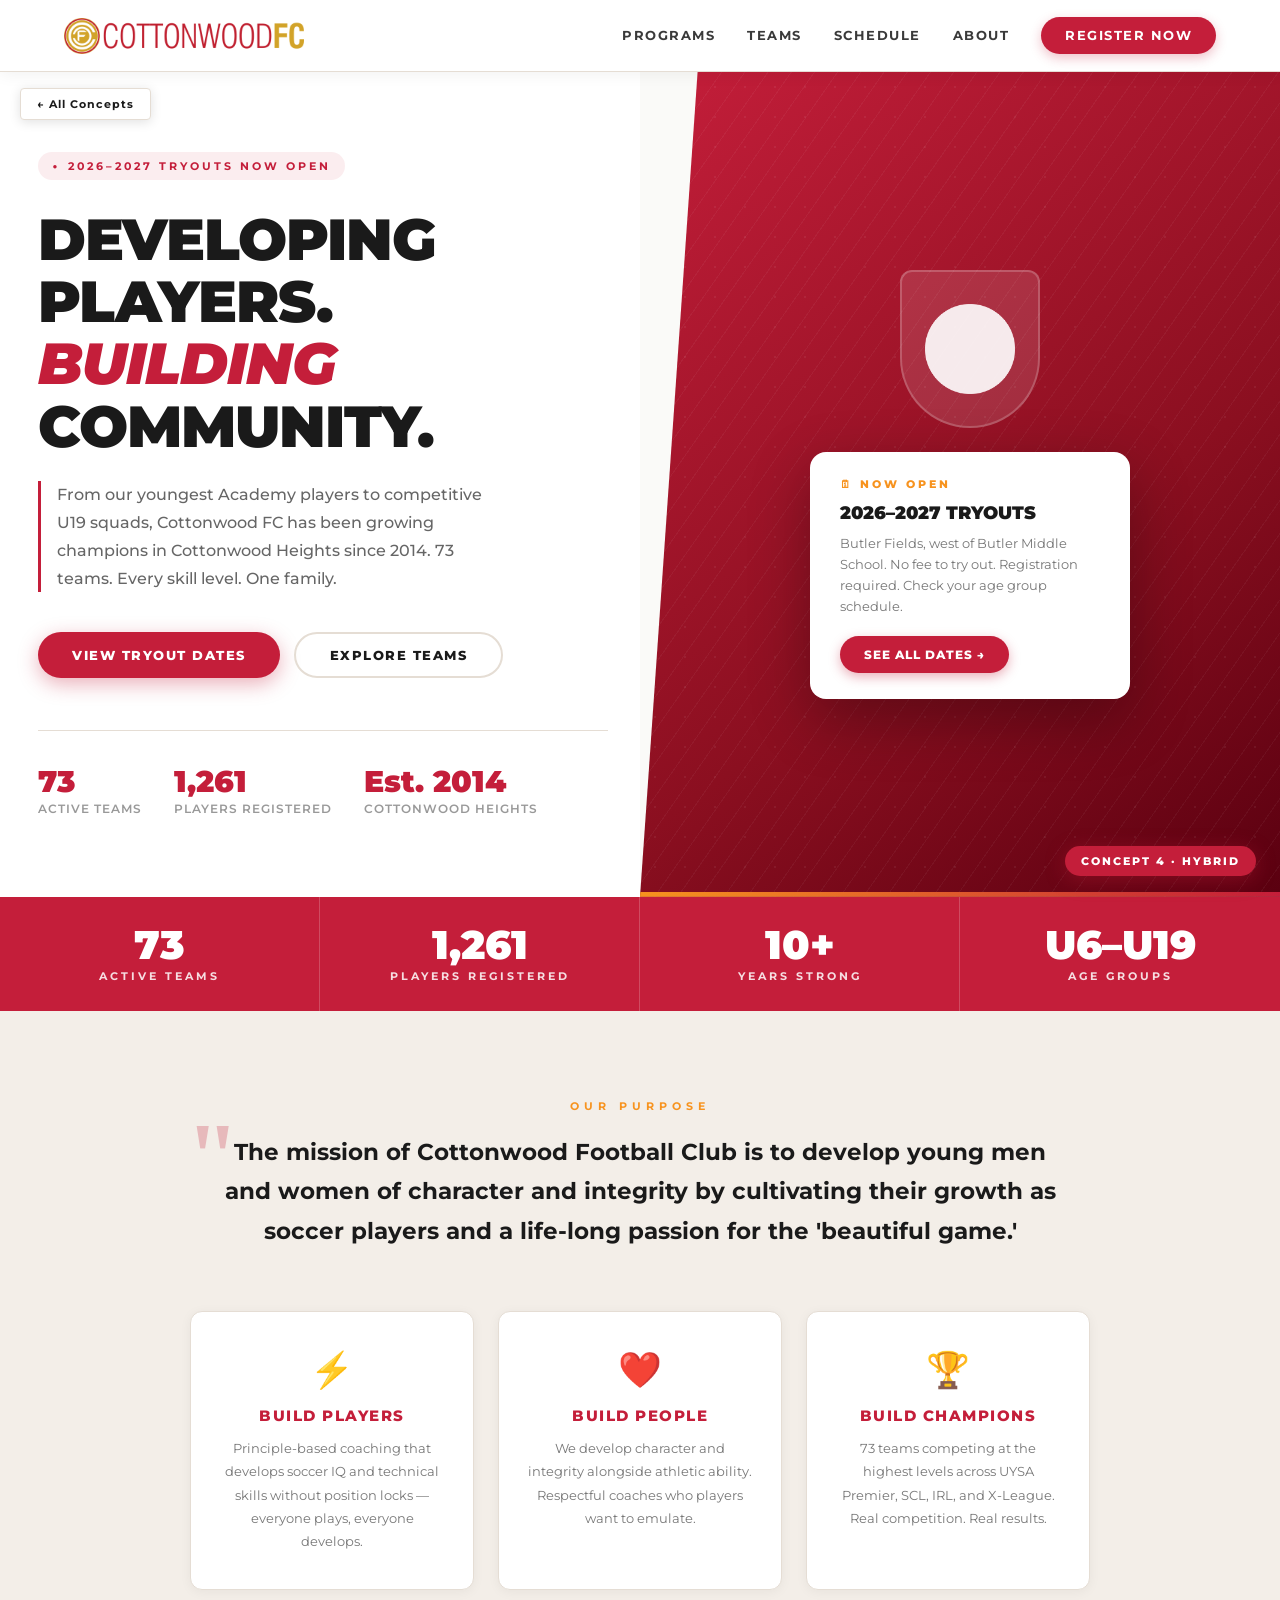
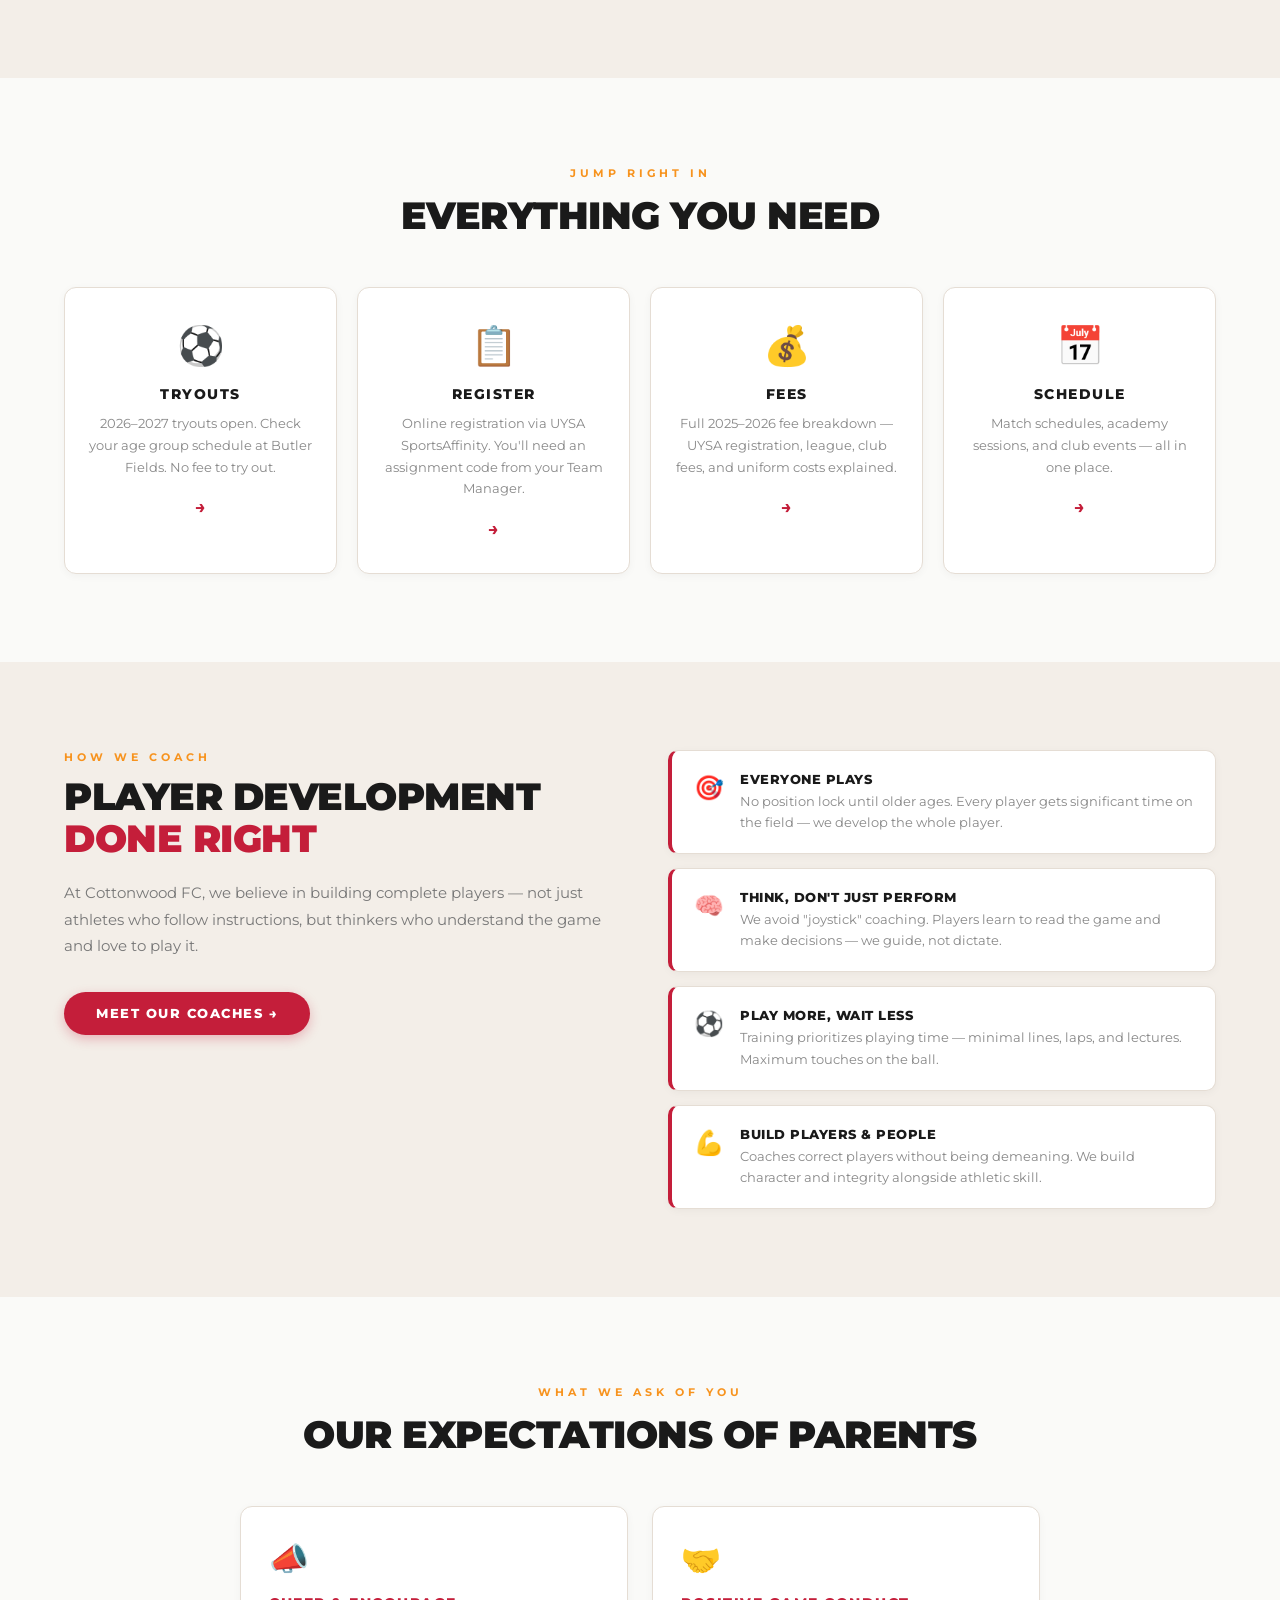
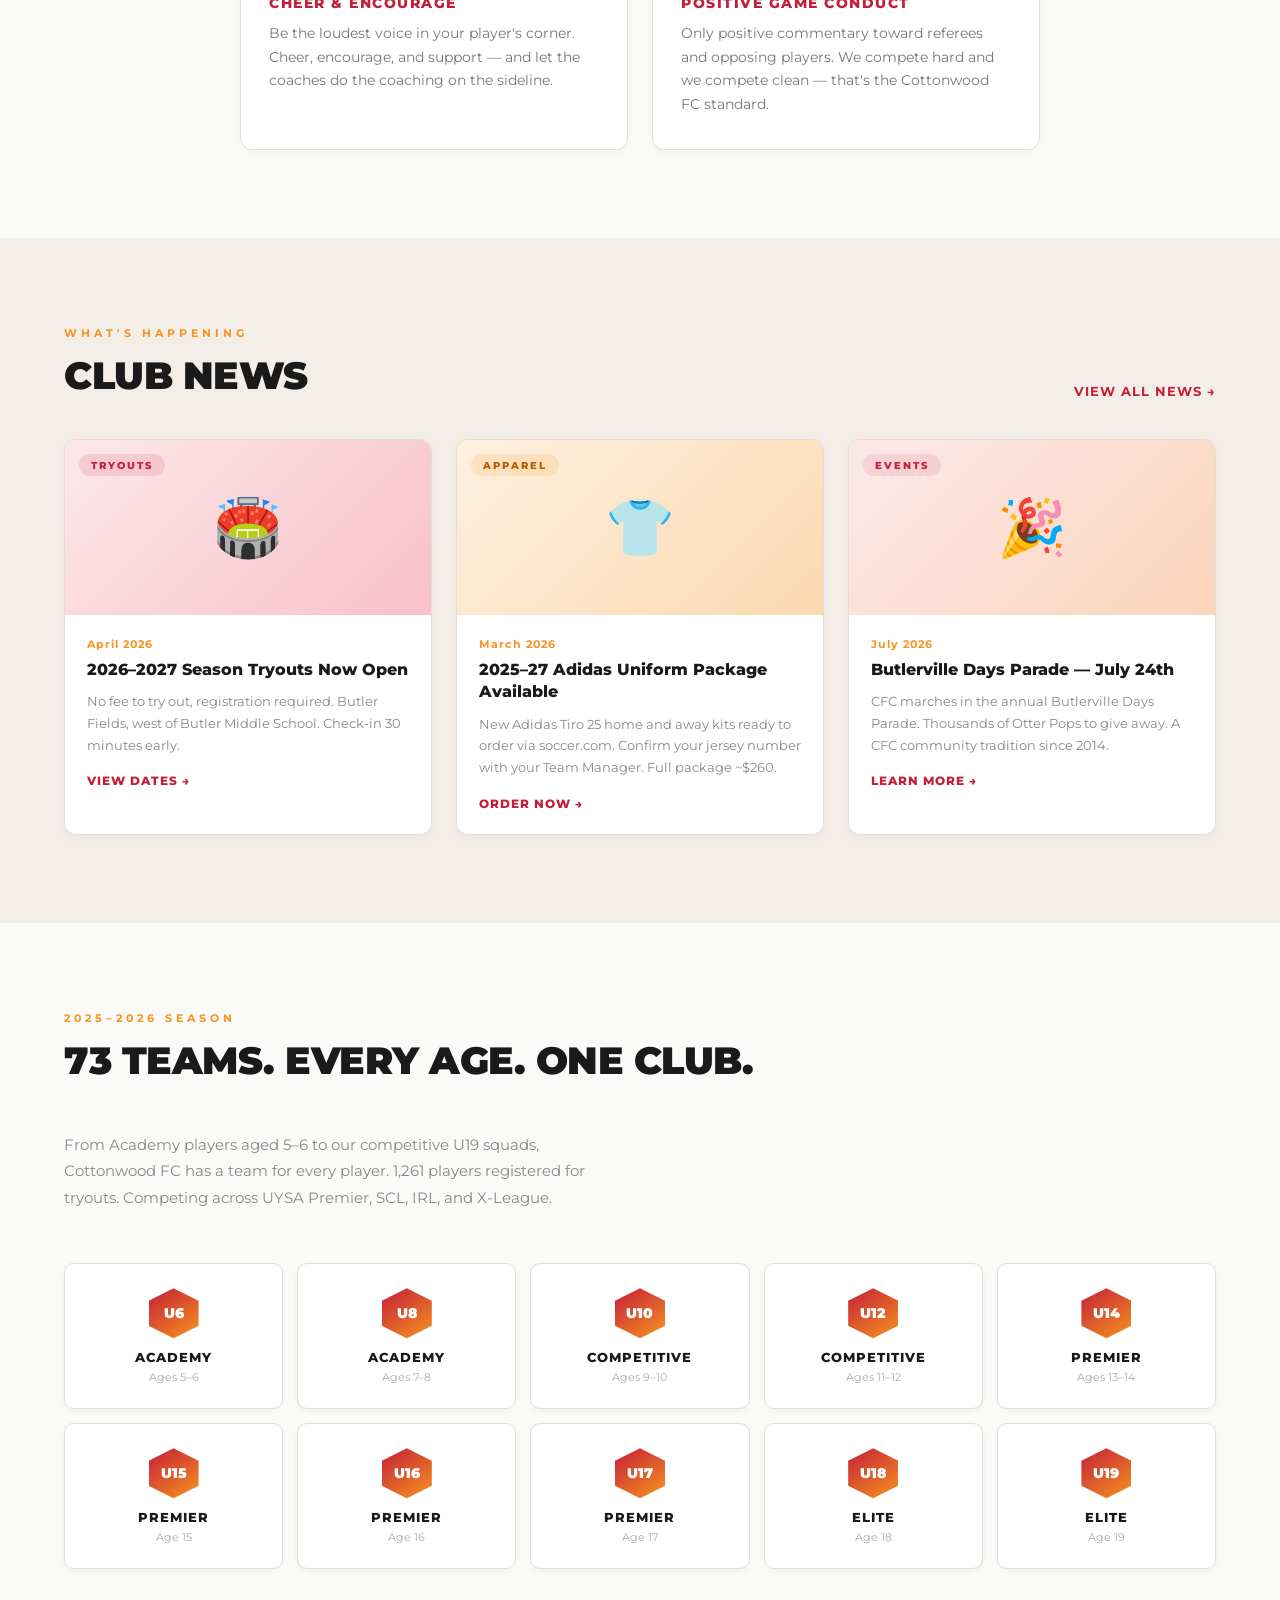
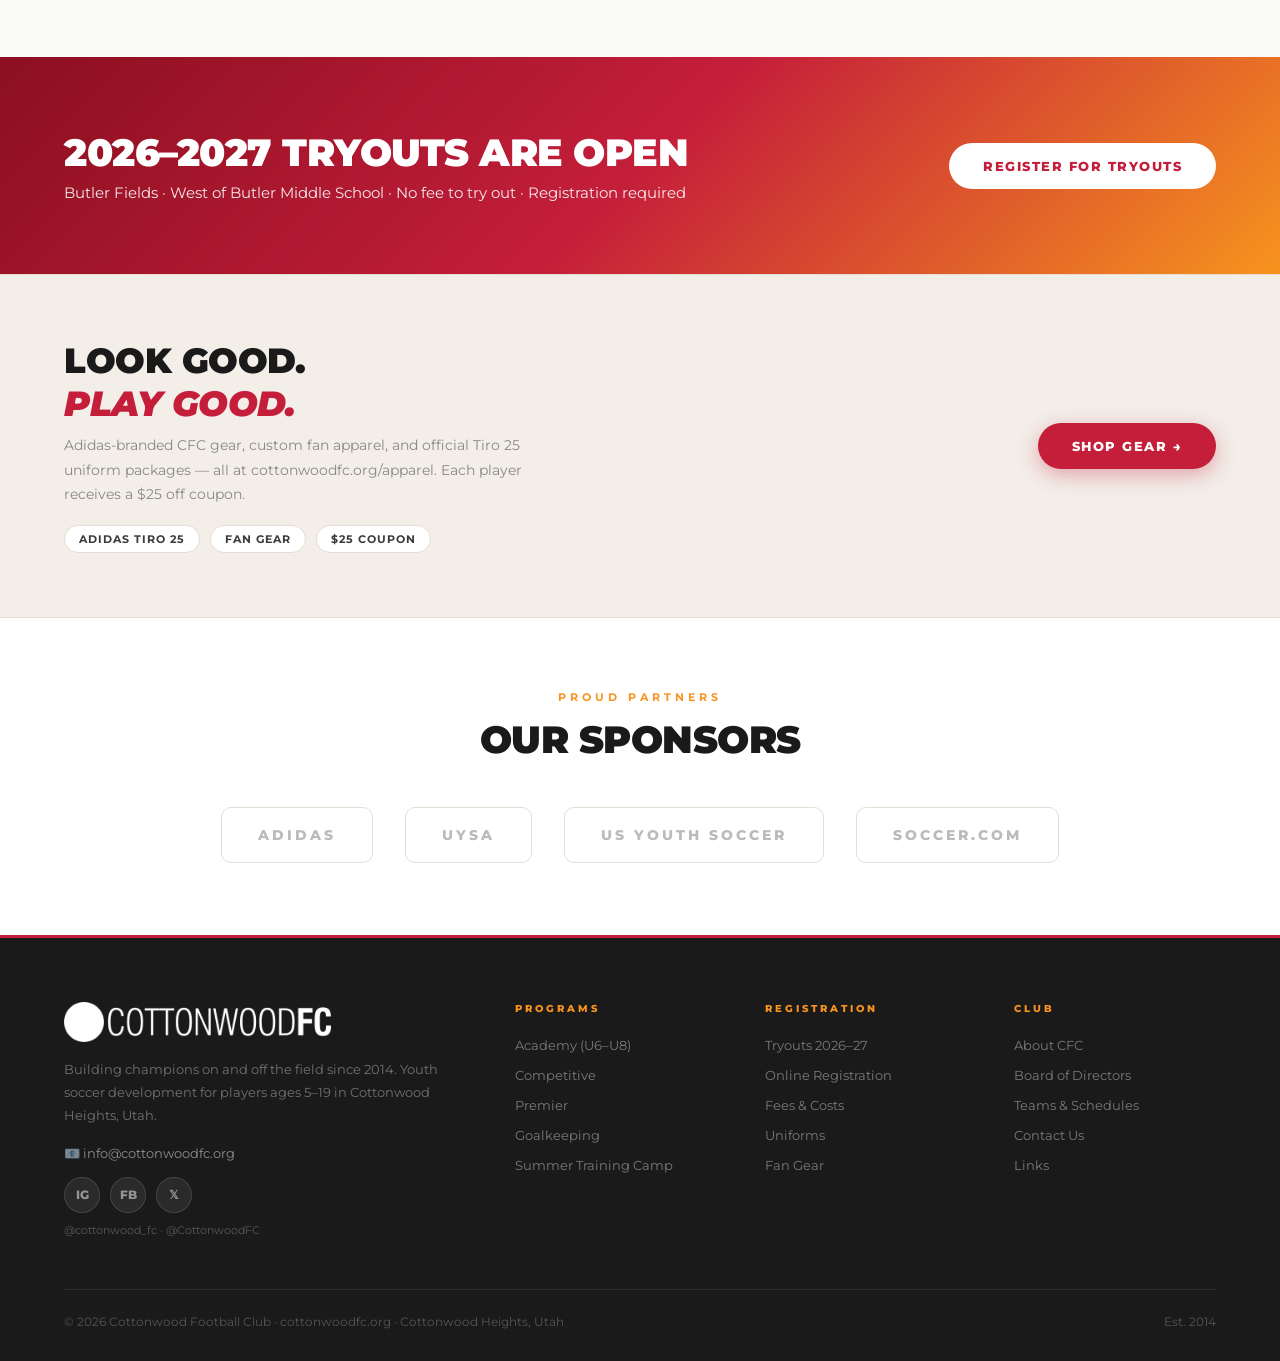
==== commit 4281f926: "Update Concept 4 hero with angled diagonal divider and diagonal stripe texture" ====
--- a/concept4.html
+++ b/concept4.html
@@ -97,12 +97,19 @@
       background: linear-gradient(145deg, var(--red) 0%, #8B0F20 60%, #5A0010 100%);
       position: relative; overflow: hidden;
       display: flex; flex-direction: column; justify-content: center; align-items: center; gap: 24px;
-      padding: 60px 40px;
+      padding: 60px 40px 60px 60px;
+      clip-path: polygon(9% 0, 100% 0, 100% 100%, 0% 100%);
     }
     .hero-right-pattern {
       position: absolute; inset: 0;
-      background-image: radial-gradient(circle, rgba(255,255,255,0.07) 1px, transparent 1px);
-      background-size: 30px 30px;
+      background-image:
+        repeating-linear-gradient(
+          -55deg,
+          transparent, transparent 18px,
+          rgba(255,255,255,0.045) 18px, rgba(255,255,255,0.045) 19px
+        ),
+        radial-gradient(circle, rgba(255,255,255,0.06) 1px, transparent 1px);
+      background-size: 100% 100%, 30px 30px;
     }
     .hero-shield {
       position: relative; z-index: 2;
